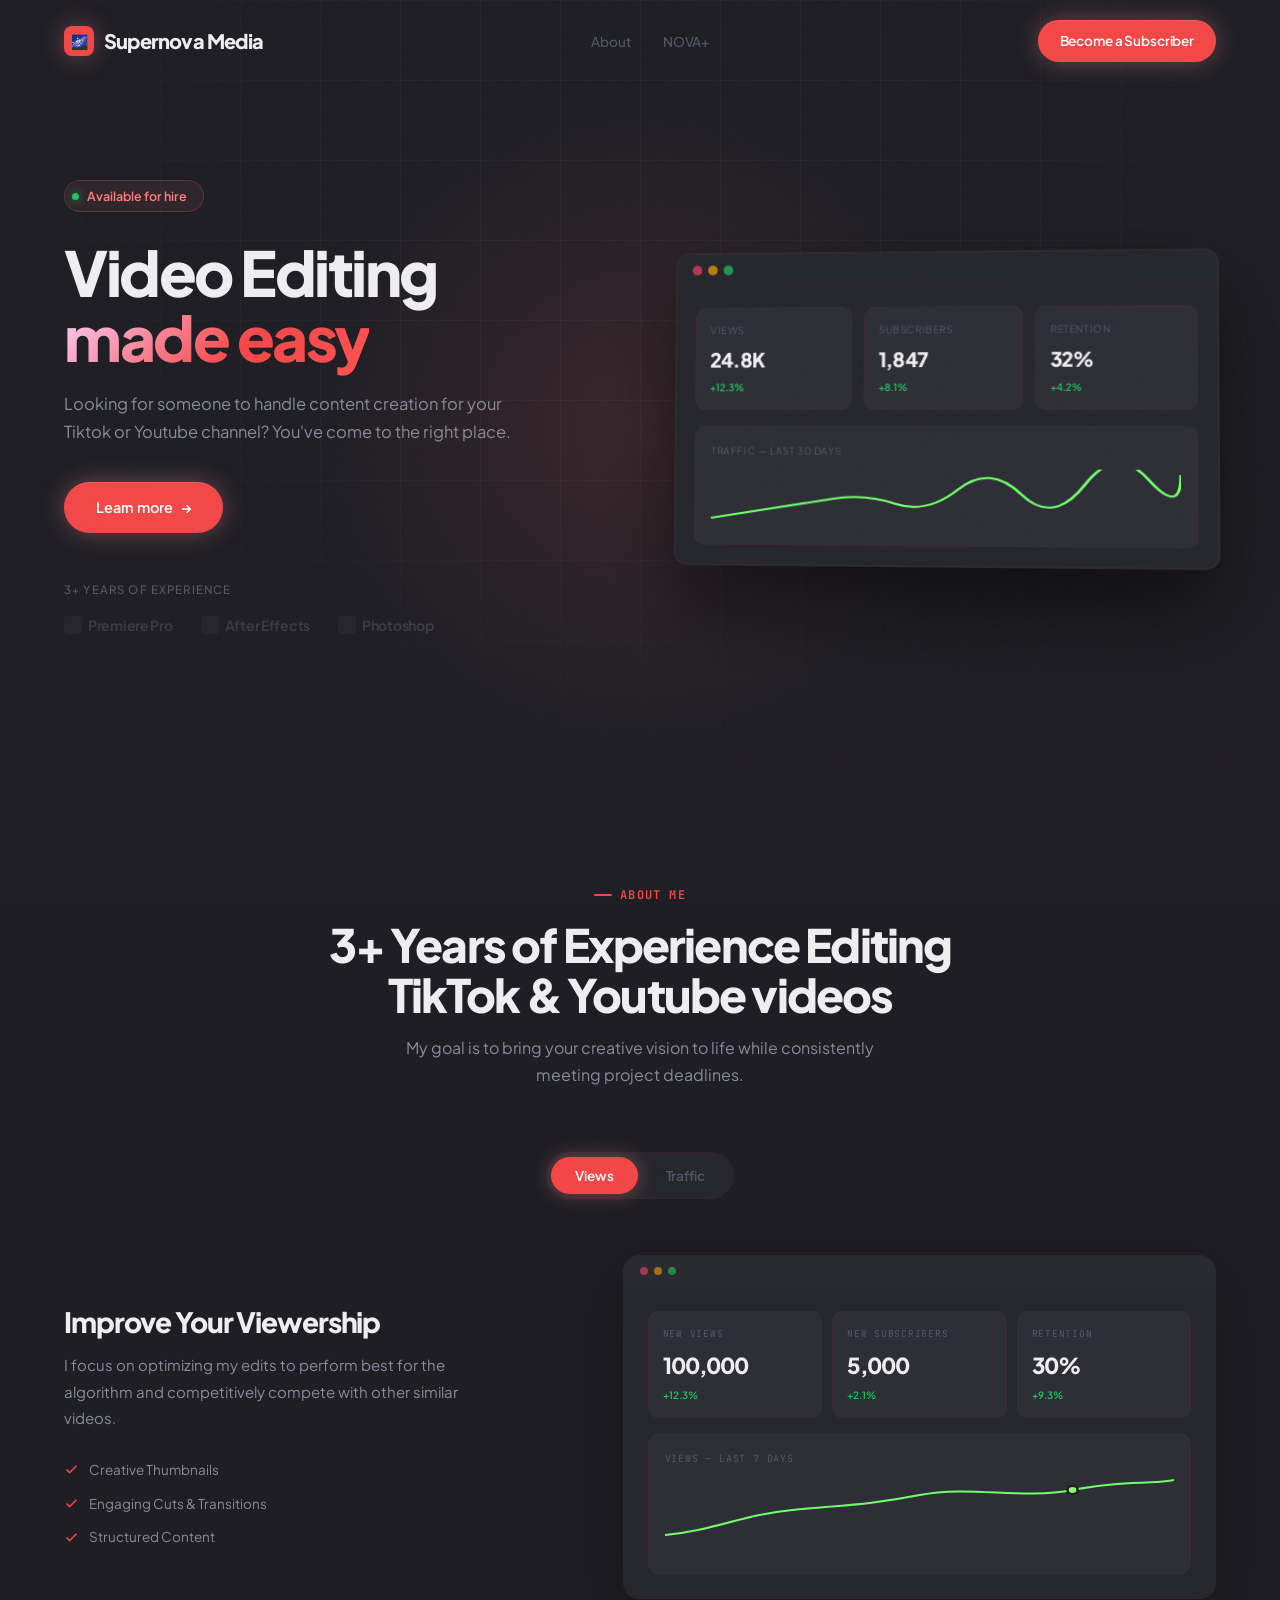
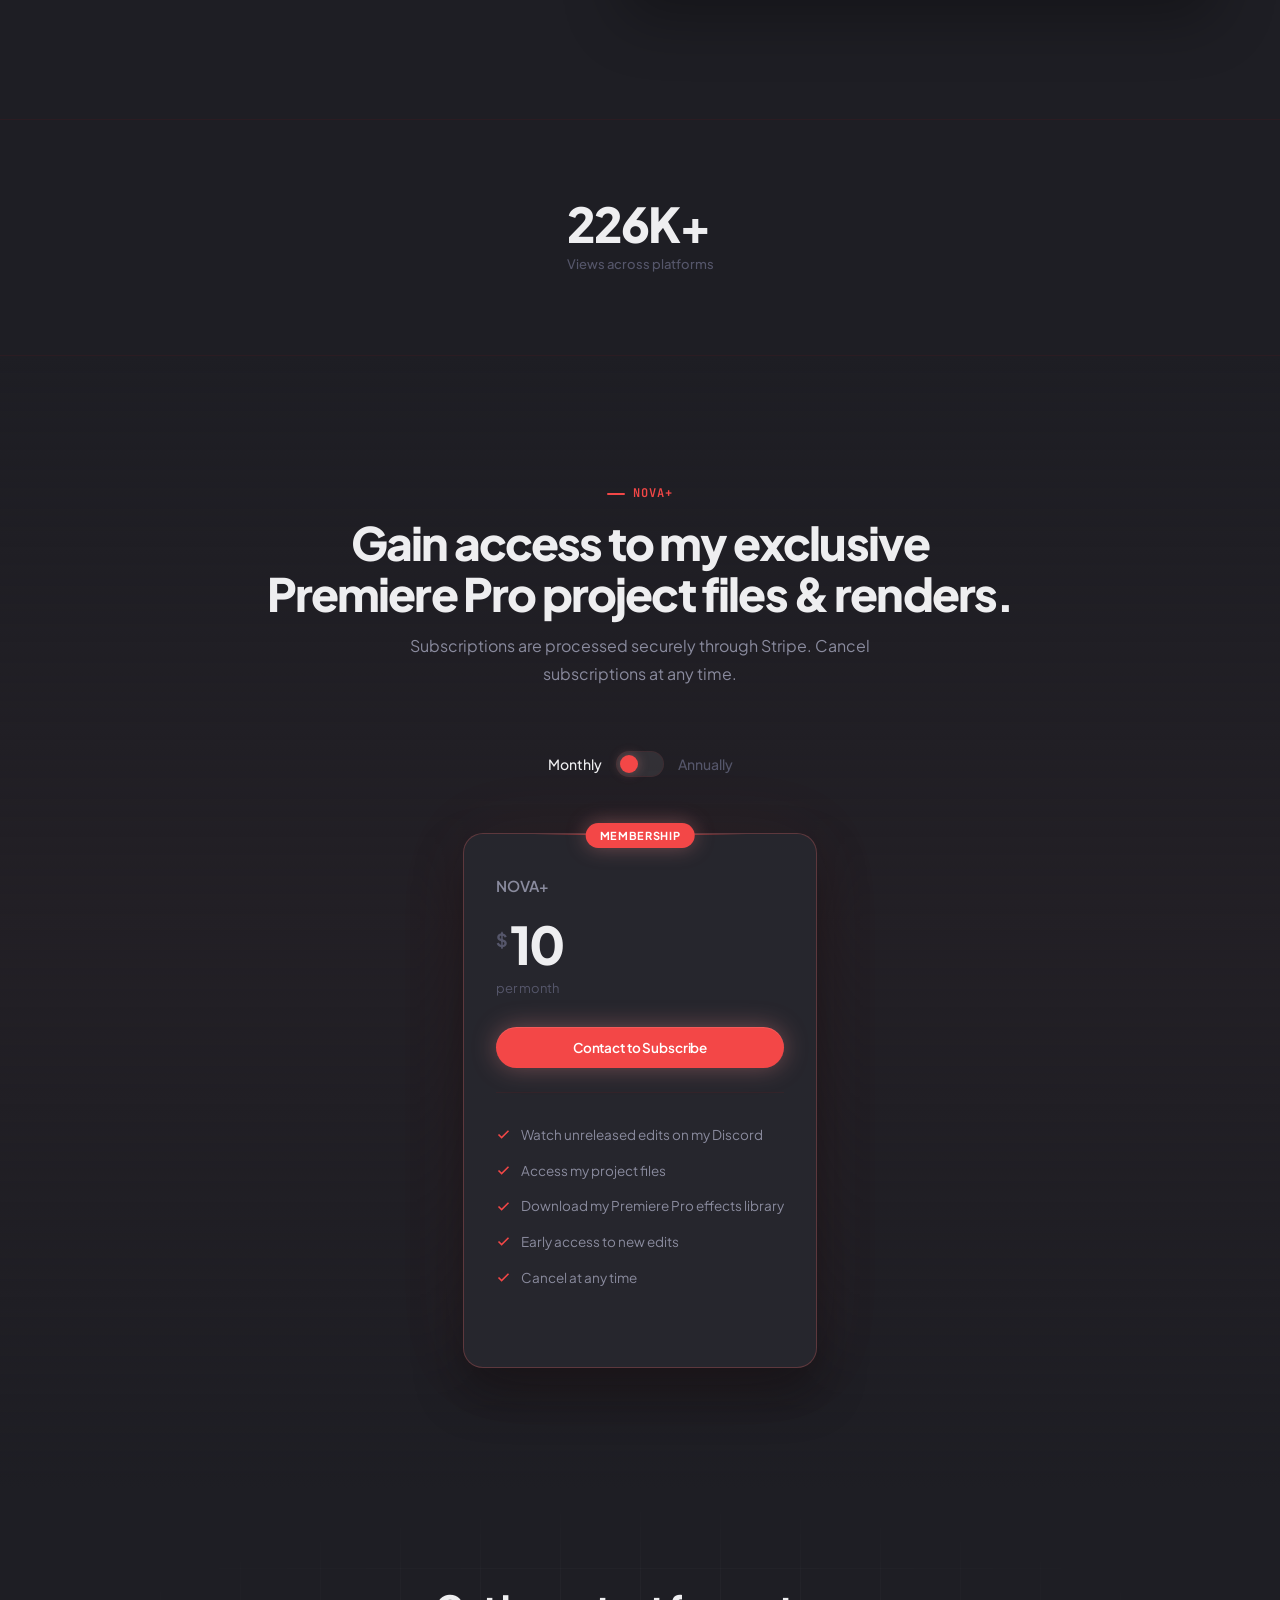
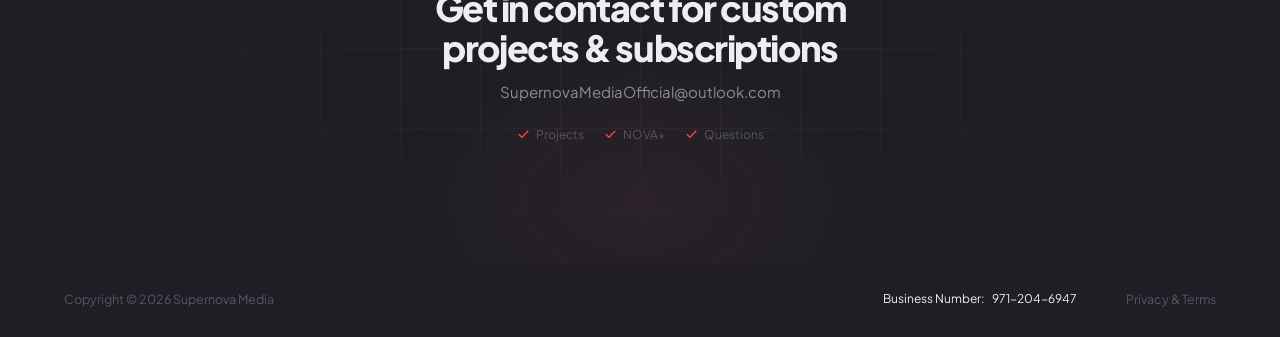
==== index.html @ 75e55b00 "website files" ====
<!DOCTYPE html>
<html lang="en">
<head>
    <meta charset="UTF-8">
    <meta name="viewport" content="width=device-width, initial-scale=1.0">
    <title>Supernova Media</title>
    <link rel="preconnect" href="https://fonts.googleapis.com">
    <link rel="preconnect" href="https://fonts.gstatic.com" crossorigin>
    <link href="https://fonts.googleapis.com/css2?family=Plus+Jakarta+Sans:wght@400;500;600;700;800&family=JetBrains+Mono:wght@400;500&display=swap" rel="stylesheet">
    <link rel="stylesheet" href="templatemo-quantix-style.css">
<!--

TemplateMo 614 Quantix SaaS

https://templatemo.com/tm-614-quantix-saas

-->
</head>
<body>

    <!-- NAVBAR -->
    <nav class="navbar" id="navbar">
        <div class="container">
            <a href="#" class="nav-brand">
                <span class="brand-icon">🌌</span>
                Supernova Media
            </a>
            <ul class="nav-links" id="navLinks">
                <li><a href="#features">About</a></li>
                <li><a href="#pricing">NOVA+</a></li>
                <!-- <li><a href="#" onclick="return false;">Docs</a></li> -->
                <!-- <li><a href="templates.html">Privacy</a></li>-->
                <li class="nav-mobile-actions">
                    <!-- <a href="#" class="btn btn-ghost" onclick="return false;">Log in</a> -->
                    <a href="#pricing" class="btn btn-primary">Become a Subscriber</a>
                </li>
            </ul>
            <div class="nav-actions">
                <!-- <a href="#" class="btn btn-ghost" onclick="return false;">Log in</a> -->
                <a href="#pricing" class="btn btn-primary">Become a Subscriber</a>
            </div>
            <button class="nav-toggle" id="navToggle" aria-label="Toggle menu">
                <span></span><span></span><span></span>
            </button>
        </div>
    </nav>

    <!-- HERO -->
    <section class="hero">
        <div class="hero-inner container">
            <div class="hero-content">
                <div class="hero-badge">
                    <span class="badge-dot"></span>
                    Available for hire
                </div>
                <h1>Video Editing<br><span class="gradient-text">made easy</span></h1>
                <p class="hero-desc">Looking for someone to handle content creation for your Tiktok or Youtube channel? You've come to the right place.</p>
                <div class="hero-cta">
                    <a href="#features" class="btn btn-primary btn-lg">Learn more <span class="btn-arrow">&rarr;</span></a>
                    <!-- <a href="#" class="btn btn-secondary btn-lg" onclick="return false;">
                        <svg width="14" height="14" viewBox="0 0 24 24" fill="none" stroke="currentColor" stroke-width="2.5" stroke-linecap="round" stroke-linejoin="round"><polygon points="5 3 19 12 5 21 5 3"/></svg>
                        Watch Demo
                    </a> -->
                </div>
                <div class="trusted-row">
                    <p class="trusted-label">3+ years of experience</p>
                    <div class="trusted-logos">
                        <span class="trusted-logo"><span class="t-icon"></span> Premiere Pro</span>
                        <span class="trusted-logo"><span class="t-icon"></span> After Effects</span>
                        <span class="trusted-logo"><span class="t-icon"></span> Photoshop</span>
                        <!-- <span class="trusted-logo"><span class="t-icon"></span> Resend</span>
                        <span class="trusted-logo"><span class="t-icon"></span> Supabase</span> -->
                    </div>
                </div>
            </div>

            <div class="hero-mockup">
                <div class="mockup-window">
                    <div class="mockup-toolbar">
                        <span class="mockup-dot"></span><span class="mockup-dot"></span><span class="mockup-dot"></span>
                    </div>
                    <div class="mockup-body">
                        <div class="mockup-metric-row">
                            <div class="mockup-metric">
                                <div class="mm-label">Views</div>
                                <div class="mm-value">24.8K</div>
                                <div class="mm-change">+12.3%</div>
                            </div>
                            <div class="mockup-metric">
                                <div class="mm-label">Subscribers</div>
                                <div class="mm-value">1,847</div>
                                <div class="mm-change">+8.1%</div>
                            </div>
                            <div class="mockup-metric">
                                <div class="mm-label">Retention</div>
                                <div class="mm-value">32%</div>
                                <div class="mm-change">+4.2%</div>
                            </div>
                        </div>
                        <div class="mockup-chart">
                            <div class="mockup-chart-label">Traffic — Last 30 days</div>
                            <div class="chart-line">
                                <svg viewBox="0 0 300 60" preserveAspectRatio="none">
                                    <defs>
                                        <linearGradient id="lineGrad" x1="0" y1="0" x2="0" y2="1">
                                            <stop offset="0%" stop-color="rgba(255,107,107,0.25)"/>
                                            <stop offset="100%" stop-color="rgba(255,107,107,0)"/>
                                        </linearGradient>
                                    </defs>
                                    <!-- <path d="M0 50 Q20 45 40 40 T80 30 T120 35 T160 20 T200 25 T240 15 T280 10 T300 5 V60 H0Z" fill="url(#lineGrad)"/>-->
                                    <path d="M0 50 Q20 45 40 40 T80 30 T120 35 T160 20 T200 25 T240 15 T280 10 T300 5" fill="none" stroke="#70ff6b" stroke-width="2"/>
                                </svg>
                            </div>
                        </div>
                    </div>
                </div>
            </div>
        </div>
    </section>

    <!-- TABBED FEATURES -->
    <section class="section features-section" id="features">
        <div class="container">
            <div class="section-header fade-up">
                <p class="section-label">About me</p>
                <h2 class="section-title">3+ Years of Experience Editing<br>TikTok & Youtube videos</h2>
                <p class="section-desc">My goal is to bring your creative vision to life while consistently meeting project deadlines.</p>
            </div>

            <div class="feature-tabs fade-up" role="tablist">
                <button class="feature-tab active" data-tab="dashboard" role="tab">Views</button>
                <button class="feature-tab" data-tab="funnels" role="tab">Traffic</button>
                <!-- <button class="feature-tab" data-tab="sdk" role="tab">SDK</button> -->
                <!-- <button class="feature-tab" data-tab="replay" role="tab">Session Replay</button> -->
                <!-- <button class="feature-tab" data-tab="privacy" role="tab">Privacy</button> -->
            </div>

            <div class="feature-panels">
                <!-- Panel 1: Dashboard -->
                <div class="feature-panel active" data-panel="dashboard">
                    <div class="feature-text">
                        <!-- <div class="feat-icon">
                            <svg width="22" height="22" viewBox="0 0 24 24" fill="none" stroke="currentColor" stroke-width="2" stroke-linecap="round" stroke-linejoin="round"><path d="M21 12 A9 9 0 1 1 12 3"/><path d="M21 3v9h-9"/></svg>
                        </div> -->
                        <h3>Improve Your Viewership</h3>
                        <p>I focus on optimizing my edits to perform best for the algorithm and competitively compete with other similar videos.</p>
                        <ul class="feature-bullets">
                            <li><svg width="15" height="15" viewBox="0 0 24 24" fill="none" stroke="currentColor" stroke-width="2.5"><polyline points="20 6 9 17 4 12"/></svg> Creative Thumbnails</li>
                            <li><svg width="15" height="15" viewBox="0 0 24 24" fill="none" stroke="currentColor" stroke-width="2.5"><polyline points="20 6 9 17 4 12"/></svg> Engaging Cuts & Transitions</li>
                            <li><svg width="15" height="15" viewBox="0 0 24 24" fill="none" stroke="currentColor" stroke-width="2.5"><polyline points="20 6 9 17 4 12"/></svg> Structured Content</li>
                        </ul>
                    </div>
                    <div class="feature-visual">
                        <div class="fv-toolbar"><span class="fv-dot"></span><span class="fv-dot"></span><span class="fv-dot"></span></div>
                        <div class="fv-body">
                            <div class="dash-metrics">
                                <div class="dash-metric">
                                    <div class="dm-label">New Views</div>
                                    <div class="dm-val">100,000</div>
                                    <div class="dm-change up">+12.3%</div>
                                </div>
                                <div class="dash-metric">
                                    <div class="dm-label">New Subscribers</div>
                                    <div class="dm-val">5,000</div>
                                    <div class="dm-change up">+2.1%</div>
                                </div>
                                <div class="dash-metric">
                                    <div class="dm-label">Retention</div>
                                    <div class="dm-val">30%</div>
                                    <div class="dm-change up">+9.3%</div>
                                </div>
                            </div>
                            <div class="dash-chart-area">
                                <div class="dca-title">Views — Last 7 days</div>
                                <svg viewBox="0 0 400 80" preserveAspectRatio="none">
                                    <defs>
                                        <linearGradient id="areaGrad" x1="0" y1="0" x2="0" y2="1">
                                            <stop offset="0%" stop-color="rgba(255,107,107,0.2)"/>
                                            <stop offset="100%" stop-color="rgba(255,107,107,0)"/>
                                        </linearGradient>
                                    </defs>
                                    <path d="M0 60 C40 55 60 40 100 35 S160 30 200 20 S280 25 320 15 S380 10 400 5 V80 H0Z" fill="none"/>
                                    <path d="M0 60 C40 55 60 40 100 35 S160 30 200 20 S280 25 320 15 S380 10 400 5" fill="none" stroke="#70ff6b" stroke-width="2"/>
                                    <circle cx="320" cy="15" r="4" fill="#8bff6b" stroke="#1E1E24" stroke-width="2"/>
                                </svg>
                            </div>
                        </div>
                    </div>
                </div>

                <!-- Panel 2: Funnels -->
                <div class="feature-panel" data-panel="funnels">
                    <div class="feature-text">
                        <!-- <div class="feat-icon">
                            <svg width="22" height="22" viewBox="0 0 24 24" fill="none" stroke="currentColor" stroke-width="2" stroke-linecap="round" stroke-linejoin="round"><path d="M12 20V10"/><path d="M18 20V4"/><path d="M6 20v-4"/></svg>
                        </div> -->
                        <h3>Increase Channel Traffic</h3>
                        <p>I focus on attracting new subscribers by creating specific, optimized thumbnails for each platform.</p>
                        <ul class="feature-bullets">
                            <li><svg width="15" height="15" viewBox="0 0 24 24" fill="none" stroke="currentColor" stroke-width="2.5"><polyline points="20 6 9 17 4 12"/></svg> Youtube Focused</li>
                            <li><svg width="15" height="15" viewBox="0 0 24 24" fill="none" stroke="currentColor" stroke-width="2.5"><polyline points="20 6 9 17 4 12"/></svg> TikTok Focused</li>
                            <!-- <li><svg width="15" height="15" viewBox="0 0 24 24" fill="none" stroke="currentColor" stroke-width="2.5"><polyline points="20 6 9 17 4 12"/></svg> idk</li> -->
                        </ul>
                    </div>
                    <div class="feature-visual">
                        <div class="fv-toolbar"><span class="fv-dot"></span><span class="fv-dot"></span><span class="fv-dot"></span></div>
                        <div class="fv-body">
                            <div class="funnel-stages">
                                <div class="funnel-stage">
                                    <div class="funnel-bar-wrap">
                                        <div class="funnel-bar-label"><span>TikTok</span><span>12,480</span></div>
                                        <div class="funnel-track"><div class="funnel-fill green" style="width:100%"></div></div>
                                    </div>
                                    <!-- <div class="funnel-drop">&mdash;</div> -->
                                </div>
                                <div class="funnel-stage">
                                    <div class="funnel-bar-wrap">
                                        <div class="funnel-bar-label"><span>Youtube</span><span>8,736</span></div>
                                        <div class="funnel-track"><div class="funnel-fill green" style="width:70%"></div></div>
                                    </div>
                                    <!-- <div class="funnel-drop">-30%</div> -->
                                </div>
                                <div class="funnel-stage">
                                    <div class="funnel-bar-wrap">
                                        <div class="funnel-bar-label"><span>X</span><span>6,115</span></div>
                                        <div class="funnel-track"><div class="funnel-fill green" style="width:49%"></div></div>
                                    </div>
                                    <!-- <div class="funnel-drop">-30%</div> -->
                                </div>
                                <div class="funnel-stage">
                                    <div class="funnel-bar-wrap">
                                        <div class="funnel-bar-label"><span>Bluesky</span><span>3,670</span></div>
                                        <div class="funnel-track"><div class="funnel-fill green" style="width:29%"></div></div>
                                    </div>
                                    <!-- <div class="funnel-drop">-40%</div> -->
                                </div>
                                <div class="funnel-stage">
                                    <div class="funnel-bar-wrap">
                                        <div class="funnel-bar-label"><span>Other</span><span>2,569</span></div>
                                        <div class="funnel-track"><div class="funnel-fill green" style="width:20.5%"></div></div>
                                    </div>
                                    <!-- <div class="funnel-drop">-30%</div> -->
                                </div>
                            </div>
                        </div>
                    </div>
                </div>

                <!-- Panel 3: SDK -->
                <div class="feature-panel" data-panel="sdk">
                    <div class="feature-text">
                        <div class="feat-icon">
                            <svg width="22" height="22" viewBox="0 0 24 24" fill="none" stroke="currentColor" stroke-width="2" stroke-linecap="round" stroke-linejoin="round"><polyline points="16 18 22 12 16 6"/><polyline points="8 6 2 12 8 18"/></svg>
                        </div>
                        <h3>One-Line SDK</h3>
                        <p>Drop in a single script tag or npm package. Auto-capture pageviews, clicks, and custom events out of the box.</p>
                        <ul class="feature-bullets">
                            <li><svg width="15" height="15" viewBox="0 0 24 24" fill="none" stroke="currentColor" stroke-width="2.5"><polyline points="20 6 9 17 4 12"/></svg> Under 4KB gzipped</li>
                            <li><svg width="15" height="15" viewBox="0 0 24 24" fill="none" stroke="currentColor" stroke-width="2.5"><polyline points="20 6 9 17 4 12"/></svg> Zero config autocapture</li>
                            <li><svg width="15" height="15" viewBox="0 0 24 24" fill="none" stroke="currentColor" stroke-width="2.5"><polyline points="20 6 9 17 4 12"/></svg> TypeScript-first API</li>
                        </ul>
                    </div>
                    <div class="feature-visual">
                        <div class="fv-toolbar"><span class="fv-dot"></span><span class="fv-dot"></span><span class="fv-dot"></span></div>
                        <div class="fv-body">
                            <div class="code-block">
                                <span class="c-comment">// Install: npm i @quantix/sdk</span><br><br>
                                <span class="c-key">import</span> { Quantix } <span class="c-key">from</span> <span class="c-str">'@quantix/sdk'</span><br><br>
                                <span class="c-key">const</span> qx = <span class="c-key">new</span> <span class="c-fn">Quantix</span>({<br>
                                &nbsp;&nbsp;apiKey: <span class="c-str">'qx_live_k8x2...'</span>,<br>
                                &nbsp;&nbsp;autocapture: <span class="c-key">true</span>,<br>
                                &nbsp;&nbsp;sessionReplay: <span class="c-key">true</span>,<br>
                                })<br><br>
                                <span class="c-comment">// Track custom events</span><br>
                                qx.<span class="c-fn">track</span>(<span class="c-str">'checkout'</span>, {<br>
                                &nbsp;&nbsp;value: <span class="c-num">49.99</span>,<br>
                                &nbsp;&nbsp;plan: <span class="c-str">'pro'</span><br>
                                })
                            </div>
                            <div class="code-output">
                                <div class="co-label">Output</div>
                                <div class="co-result">
                                    <span class="pulse-ring"></span>
                                    Event tracked in 8ms — 200 OK
                                </div>
                            </div>
                        </div>
                    </div>
                </div>

                <!-- Panel 4: Session Replay -->
                <div class="feature-panel" data-panel="replay">
                    <div class="feature-text">
                        <div class="feat-icon">
                            <svg width="22" height="22" viewBox="0 0 24 24" fill="none" stroke="currentColor" stroke-width="2" stroke-linecap="round" stroke-linejoin="round"><circle cx="12" cy="12" r="10"/><path d="M12 8v4l3 3"/></svg>
                        </div>
                        <h3>Session Replay</h3>
                        <p>See exactly what your users see. Replay sessions with pixel-perfect accuracy and zero performance impact on your app.</p>
                        <ul class="feature-bullets">
                            <li><svg width="15" height="15" viewBox="0 0 24 24" fill="none" stroke="currentColor" stroke-width="2.5"><polyline points="20 6 9 17 4 12"/></svg> Pixel-perfect playback</li>
                            <li><svg width="15" height="15" viewBox="0 0 24 24" fill="none" stroke="currentColor" stroke-width="2.5"><polyline points="20 6 9 17 4 12"/></svg> Console log capture</li>
                            <li><svg width="15" height="15" viewBox="0 0 24 24" fill="none" stroke="currentColor" stroke-width="2.5"><polyline points="20 6 9 17 4 12"/></svg> Rage click detection</li>
                        </ul>
                    </div>
                    <div class="feature-visual">
                        <div class="fv-toolbar"><span class="fv-dot"></span><span class="fv-dot"></span><span class="fv-dot"></span></div>
                        <div class="fv-body">
                            <div class="replay-ui">
                                <div class="replay-header">
                                    <span class="rh-left"><span class="live-dot"></span> Recording</span>
                                    <span class="rh-time">02:34 / 05:12</span>
                                </div>
                                <div class="replay-viewport">
                                    <div class="replay-page">
                                        <div class="rp-nav"></div>
                                        <div class="rp-hero-block"></div>
                                        <div class="rp-hero-block"></div>
                                        <div class="rp-hero-block"></div>
                                        <span class="rp-btn-block"></span>
                                        <div class="rp-grid">
                                            <div class="rp-card"></div>
                                            <div class="rp-card"></div>
                                            <div class="rp-card"></div>
                                        </div>
                                    </div>
                                    <div class="replay-cursor"></div>
                                </div>
                                <div class="replay-timeline">
                                    <span class="rt-play">
                                        <svg width="8" height="8" viewBox="0 0 24 24" fill="#fff"><polygon points="5 3 19 12 5 21 5 3"/></svg>
                                    </span>
                                    <div class="rt-track"><div class="rt-progress"></div></div>
                                </div>
                            </div>
                            <div class="replay-events">
                                <span class="replay-event-tag"><span class="re-dot" style="background:var(--accent)"></span> click</span>
                                <span class="replay-event-tag"><span class="re-dot" style="background:var(--amber)"></span> scroll</span>
                                <span class="replay-event-tag"><span class="re-dot" style="background:var(--rose)"></span> rage_click</span>
                                <span class="replay-event-tag"><span class="re-dot" style="background:var(--green)"></span> input</span>
                            </div>
                        </div>
                    </div>
                </div>

                <!-- Panel 5: Privacy -->
                <div class="feature-panel" data-panel="privacy">
                    <div class="feature-text">
                        <div class="feat-icon">
                            <svg width="22" height="22" viewBox="0 0 24 24" fill="none" stroke="currentColor" stroke-width="2" stroke-linecap="round" stroke-linejoin="round"><rect x="3" y="11" width="18" height="11" rx="2" ry="2"/><path d="M7 11V7a5 5 0 0 1 10 0v4"/></svg>
                        </div>
                        <h3>Privacy First</h3>
                        <p>GDPR and CCPA compliant out of the box. Cookieless tracking, automatic PII masking, and EU hosting available.</p>
                        <ul class="feature-bullets">
                            <li><svg width="15" height="15" viewBox="0 0 24 24" fill="none" stroke="currentColor" stroke-width="2.5"><polyline points="20 6 9 17 4 12"/></svg> No cookie banners needed</li>
                            <li><svg width="15" height="15" viewBox="0 0 24 24" fill="none" stroke="currentColor" stroke-width="2.5"><polyline points="20 6 9 17 4 12"/></svg> EU data residency</li>
                            <li><svg width="15" height="15" viewBox="0 0 24 24" fill="none" stroke="currentColor" stroke-width="2.5"><polyline points="20 6 9 17 4 12"/></svg> SOC 2 Type II certified</li>
                        </ul>
                    </div>
                    <div class="feature-visual">
                        <div class="fv-toolbar"><span class="fv-dot"></span><span class="fv-dot"></span><span class="fv-dot"></span></div>
                        <div class="fv-body">
                            <div class="privacy-grid">
                                <div class="privacy-card">
                                    <div class="pc-icon">
                                        <svg width="16" height="16" viewBox="0 0 24 24" fill="none" stroke="currentColor" stroke-width="2"><path d="M12 22s8-4 8-10V5l-8-3-8 3v7c0 6 8 10 8 10z"/></svg>
                                    </div>
                                    <h4>GDPR Compliant</h4>
                                    <p>Full compliance with European data regulations</p>
                                </div>
                                <div class="privacy-card">
                                    <div class="pc-icon">
                                        <svg width="16" height="16" viewBox="0 0 24 24" fill="none" stroke="currentColor" stroke-width="2"><circle cx="12" cy="12" r="10"/><line x1="15" y1="9" x2="9" y2="15"/><line x1="9" y1="9" x2="15" y2="15"/></svg>
                                    </div>
                                    <h4>No Cookies</h4>
                                    <p>Cookieless tracking — no annoying banners</p>
                                </div>
                                <div class="privacy-card">
                                    <div class="pc-icon">
                                        <svg width="16" height="16" viewBox="0 0 24 24" fill="none" stroke="currentColor" stroke-width="2"><rect x="3" y="11" width="18" height="11" rx="2"/><path d="M7 11V7a5 5 0 0 1 10 0v4"/></svg>
                                    </div>
                                    <h4>SOC 2 Type II</h4>
                                    <p>Enterprise-grade security certification</p>
                                </div>
                                <div class="privacy-card">
                                    <div class="pc-icon">
                                        <svg width="16" height="16" viewBox="0 0 24 24" fill="none" stroke="currentColor" stroke-width="2"><path d="M21 10c0 7-9 13-9 13s-9-6-9-13a9 9 0 0 1 18 0z"/><circle cx="12" cy="10" r="3"/></svg>
                                    </div>
                                    <h4>EU Hosting</h4>
                                    <p>Data residency in Frankfurt, Germany</p>
                                </div>
                            </div>
                        </div>
                    </div>
                </div>
            </div>
        </div>
    </section>

    <!-- STATS -->
    <section class="stats-strip">
        <div class="container">
            <div class="stats-grid">
                <div class="stat-item fade-up">
                    <div class="stat-number" data-target="382" data-suffix="K+">0</div>
                    <div class="stat-label">Views across platforms</div>
                </div>
                <!-- <div class="stat-item fade-up">
                    <div class="stat-number" data-target="99.9" data-suffix="%" data-decimal="1">0</div>
                    <div class="stat-label">Uptime SLA</div>
                </div>
                <div class="stat-item fade-up">
                    <div class="stat-number" data-target="2400" data-suffix="+" data-comma="true">0</div>
                    <div class="stat-label">Teams worldwide</div>
                </div>
                <div class="stat-item fade-up">
                    <div class="stat-number" data-target="50" data-prefix="<" data-suffix="ms">0</div>
                    <div class="stat-label">Query response time</div>
                </div> -->
            </div>
        </div>
    </section>

    <!-- PRICING -->
    <section class="section pricing-section" id="pricing">
        <div class="container">
            <div class="section-header fade-up">
                <p class="section-label">NOVA+</p>
                <h2 class="section-title">Gain access to my exclusive <br> Premiere Pro project files & renders.</h2>
                <p class="section-desc">Subscriptions are processed securely through Stripe. Cancel subscriptions at any time.</p>
            </div>

            <div class="pricing-toggle-wrap fade-up">
                <span class="pricing-toggle-label active" id="monthlyLabel">Monthly</span>
                <button class="pricing-toggle" id="pricingToggle" aria-label="Toggle pricing period"></button>
                <span class="pricing-toggle-label" id="annualLabel">Annually</span>
                <!-- <span class="pricing-save">Save 30%</span> -->
            </div> 

            <div class="pricing-grid">
                <!-- Starter: FREE 
                <div class="pricing-card fade-up">
                    <div class="pricing-plan-name">Starter</div>
                    <div class="pricing-amount">
                        <span class="pricing-value free-label" data-monthly="FREE" data-annual="FREE">FREE</span>
                    </div>
                    <div class="pricing-period">Free forever</div>
                    <a href="#" class="btn btn-secondary" onclick="return false;">Get Started</a>
                    <div class="pricing-divider"></div>
                    <ul class="pricing-features">
                        <li><svg width="15" height="15" viewBox="0 0 24 24" fill="none" stroke="currentColor" stroke-width="2.5"><polyline points="20 6 9 17 4 12"/></svg> Up to 10K events/mo</li>
                        <li><svg width="15" height="15" viewBox="0 0 24 24" fill="none" stroke="currentColor" stroke-width="2.5"><polyline points="20 6 9 17 4 12"/></svg> 1 project</li>
                        <li><svg width="15" height="15" viewBox="0 0 24 24" fill="none" stroke="currentColor" stroke-width="2.5"><polyline points="20 6 9 17 4 12"/></svg> Core analytics</li>
                        <li><svg width="15" height="15" viewBox="0 0 24 24" fill="none" stroke="currentColor" stroke-width="2.5"><polyline points="20 6 9 17 4 12"/></svg> Community support</li>
                    </ul>
                </div>-->

                <!-- Pro: $25 / $17.50 -->
                <div class="pricing-card featured fade-up">
                    <span class="pricing-popular">Membership</span>
                    <div class="pricing-plan-name">NOVA+</div>
                    <div class="pricing-amount">
                        <span class="pricing-currency">$</span>
                        <span class="pricing-value" data-monthly="10" data-annual="10">10</span>
                    </div>
                    <div class="pricing-period" data-monthly="per month" data-annual-total="120">per month</div>
                    <a href="#subscribe" class="btn btn-primary"">Contact to Subscribe</a>
                    <div class="pricing-divider"></div>
                    <ul class="pricing-features">
                        <li><svg width="15" height="15" viewBox="0 0 24 24" fill="none" stroke="currentColor" stroke-width="2.5"><polyline points="20 6 9 17 4 12"/></svg> Watch unreleased edits on my Discord</li>
                        <li><svg width="15" height="15" viewBox="0 0 24 24" fill="none" stroke="currentColor" stroke-width="2.5"><polyline points="20 6 9 17 4 12"/></svg> Access my project files</li>
                        <li><svg width="15" height="15" viewBox="0 0 24 24" fill="none" stroke="currentColor" stroke-width="2.5"><polyline points="20 6 9 17 4 12"/></svg> Download my Premiere Pro effects library</li>
                        <li><svg width="15" height="15" viewBox="0 0 24 24" fill="none" stroke="currentColor" stroke-width="2.5"><polyline points="20 6 9 17 4 12"/></svg> Early access to new edits</li>
                        <li><svg width="15" height="15" viewBox="0 0 24 24" fill="none" stroke="currentColor" stroke-width="2.5"><polyline points="20 6 9 17 4 12"/></svg> Cancel at any time</li>
                    </ul>
                </div>

                <!-- Scale: $120 / $84 
                <div class="pricing-card fade-up">
                    <div class="pricing-plan-name">Scale</div>
                    <div class="pricing-amount">
                        <span class="pricing-currency">$</span>
                        <span class="pricing-value" data-monthly="120" data-annual="84">120</span>
                    </div>
                    <div class="pricing-period" data-monthly="per month" data-annual-total="1,008">per month</div>
                    <a href="#" class="btn btn-secondary" onclick="return false;">Contact Sales</a>
                    <div class="pricing-divider"></div>
                    <ul class="pricing-features">
                        <li><svg width="15" height="15" viewBox="0 0 24 24" fill="none" stroke="currentColor" stroke-width="2.5"><polyline points="20 6 9 17 4 12"/></svg> Unlimited events</li>
                        <li><svg width="15" height="15" viewBox="0 0 24 24" fill="none" stroke="currentColor" stroke-width="2.5"><polyline points="20 6 9 17 4 12"/></svg> SSO &amp; SAML</li>
                        <li><svg width="15" height="15" viewBox="0 0 24 24" fill="none" stroke="currentColor" stroke-width="2.5"><polyline points="20 6 9 17 4 12"/></svg> Custom retention</li>
                        <li><svg width="15" height="15" viewBox="0 0 24 24" fill="none" stroke="currentColor" stroke-width="2.5"><polyline points="20 6 9 17 4 12"/></svg> Dedicated CSM</li>
                        <li><svg width="15" height="15" viewBox="0 0 24 24" fill="none" stroke="currentColor" stroke-width="2.5"><polyline points="20 6 9 17 4 12"/></svg> SLA guarantee</li>
                    </ul>
                </div>-->
            </div>
        </div>
    </section>

    <!-- SUBSCRIBE -->
    <section class="subscribe-section" id="subscribe">
        <div class="container">
            <div class="subscribe-inner fade-up">
                <h2 class="section-title">Get in contact for custom projects & subscriptions</h2>
                <a href="mailto:SupernovaMediaOfficial@outlook.com" class="section-desc">SupernovaMediaOfficial@outlook.com</a>
                <!-- <div class="subscribe-input-group">
                    <input type="email" placeholder="you@company.com" autocomplete="email">
                    <button class="btn btn-primary">Subscribe</button>
                </div> -->
                <div class="subscribe-meta">
                    <span>
                        <svg width="13" height="13" viewBox="0 0 24 24" fill="none" stroke="currentColor" stroke-width="2.5" stroke-linecap="round" stroke-linejoin="round"><polyline points="20 6 9 17 4 12"/></svg>
                        Projects
                    </span>
                    <span>
                        <svg width="13" height="13" viewBox="0 0 24 24" fill="none" stroke="currentColor" stroke-width="2.5" stroke-linecap="round" stroke-linejoin="round"><polyline points="20 6 9 17 4 12"/></svg>
                        NOVA+
                    </span>
                    <span>
                        <svg width="13" height="13" viewBox="0 0 24 24" fill="none" stroke="currentColor" stroke-width="2.5" stroke-linecap="round" stroke-linejoin="round"><polyline points="20 6 9 17 4 12"/></svg>
                        Questions
                    </span>
                </div>
            </div>
        </div>
    </section>

    <!-- FOOTER -->
    <footer class="footer">
        <div class="container">
            <!--<div class="footer-row-links">
                <a href="#features">Features</a>
                <span class="footer-link-dot"></span>
                <a href="#pricing">Pricing</a>
                <span class="footer-link-dot"></span>
                <a href="#" onclick="return false;">Documentation</a>
                <span class="footer-link-dot"></span>
                <a href="#" onclick="return false;">Blog</a>
                <span class="footer-link-dot"></span>
                <a href="#" onclick="return false;">Partners</a>
            </div> -->
            <div class="footer-row-bottom">
                <p class="footer-copy">Copyright &copy; 2026 Supernova Media</p>
                <div class="footer-right">
                    <p>Business Number: &nbsp;&nbsp;&nbsp;971-204-6947</p>
                    <!-- <div class="footer-socials">
                        <a href="#" aria-label="X" onclick="return false;">
                            <svg width="14" height="14" viewBox="0 0 24 24" fill="currentColor"><path d="M18.244 2.25h3.308l-7.227 8.26 8.502 11.24H16.17l-5.214-6.817L4.99 21.75H1.68l7.73-8.835L1.254 2.25H8.08l4.713 6.231zm-1.161 17.52h1.833L7.084 4.126H5.117z"/></svg>
                        </a>
                        <a href="#" aria-label="GitHub" onclick="return false;">
                            <svg width="14" height="14" viewBox="0 0 24 24" fill="currentColor"><path d="M12 2C6.477 2 2 6.484 2 12.017c0 4.425 2.865 8.18 6.839 9.504.5.092.682-.217.682-.483 0-.237-.008-.868-.013-1.703-2.782.605-3.369-1.343-3.369-1.343-.454-1.158-1.11-1.466-1.11-1.466-.908-.62.069-.608.069-.608 1.003.07 1.531 1.032 1.531 1.032.892 1.53 2.341 1.088 2.91.832.092-.647.35-1.088.636-1.338-2.22-.253-4.555-1.113-4.555-4.951 0-1.093.39-1.988 1.029-2.688-.103-.253-.446-1.272.098-2.65 0 0 .84-.27 2.75 1.026A9.564 9.564 0 0112 6.844c.85.004 1.705.115 2.504.337 1.909-1.296 2.747-1.027 2.747-1.027.546 1.379.202 2.398.1 2.651.64.7 1.028 1.595 1.028 2.688 0 3.848-2.339 4.695-4.566 4.943.359.309.678.92.678 1.855 0 1.338-.012 2.419-.012 2.747 0 .268.18.58.688.482A10.019 10.019 0 0022 12.017C22 6.484 17.522 2 12 2z"/></svg>
                        </a>
                        <a href="#" aria-label="Email" onclick="return false;">
                            <svg width="14" height="14" viewBox="0 0 24 24" fill="currentColor"><path d="M20.447 20.452h-3.554v-5.569c0-1.328-.027-3.037-1.852-3.037-1.853 0-2.136 1.445-2.136 2.939v5.667H9.351V9h3.414v1.561h.046c.477-.9 1.637-1.85 3.37-1.85 3.601 0 4.267 2.37 4.267 5.455v6.286zM5.337 7.433a2.062 2.062 0 01-2.063-2.065 2.064 2.064 0 112.063 2.065zm1.782 13.019H3.555V9h3.564v11.452zM22.225 0H1.771C.792 0 0 .774 0 1.729v20.542C0 23.227.792 24 1.771 24h20.451C23.2 24 24 23.227 24 22.271V1.729C24 .774 23.2 0 22.222 0h.003z"/></svg>
                        </a>
                    </div>-->
                    <span class="separator"></span>
                    <div class="footer-legal">
                        <a href="templates.html">Privacy & Terms</a>
                        <!-- <a href="#" onclick="return false;">Terms</a>-->
                    </div>
                </div>
            </div>
        </div>
    </footer>

    <script src="templatemo-quantix-script.js"></script>

</body>
</html>
---- templatemo-quantix-style.css ----
/* ============================================
           QUANTIX - SaaS Landing Page Template
           Design: TemplateMo
           https://templatemo.com
        ============================================ */

        *,
        *::before,
        *::after {
            margin: 0;
            padding: 0;
            box-sizing: border-box;
        }

        :root {
            --deep-space: #1E1E24;
            --surface-1: #26262D;
            --surface-2: #2E2E36;
            --surface-3: #36363F;
            --accent: #f34747;
            --accent-light: #ff7d7d;
            --accent-glow: rgba(255, 147, 147, 0.35);
            --accent-soft: rgba(255, 146, 146, 0.08);
            --accent-border: rgba(255, 107, 107, 0.25);
            --text-primary: #EEEEF0;
            --text-secondary: #8A8B9E;
            --text-muted: #55566A;
            --border-subtle: rgba(255, 0, 0, 0.06);
            --green: #22C55E;
            --amber: #F59E0B;
            --rose: #F43F5E;
            --radius: 16px;
            --radius-sm: 10px;
            --radius-xs: 6px;
            --radius-pill: 100px;
        }

        html { scroll-behavior: smooth; }

        body {
            font-family: 'Plus Jakarta Sans', -apple-system, sans-serif;
            background-color: var(--deep-space); 
            color: var(--text-primary);
            line-height: 1.6;
            overflow-x: hidden;
            -webkit-font-smoothing: antialiased;
        }

        /* Grain overlay */
        body::after {
            content: '';
            position: fixed;
            inset: 0;
            background-image: url("data:image/svg+xml,%3Csvg viewBox='0 0 256 256' xmlns='http://www.w3.org/2000/svg'%3E%3Cfilter id='n'%3E%3CfeTurbulence type='fractalNoise' baseFrequency='0.9' numOctaves='4' stitchTiles='stitch'/%3E%3C/filter%3E%3Crect width='100%25' height='100%25' filter='url(%23n)' opacity='0.03'/%3E%3C/svg%3E");
            pointer-events: none;
            z-index: 9999;
            opacity: 0.5;
        }

        a { text-decoration: none; color: inherit; }

        .container {
            width: 100%;
            max-width: 1200px;
            margin: 0 auto;
            padding: 0 24px;
        }

        .mono { font-family: 'JetBrains Mono', monospace; }

        /* ===== NAVBAR ===== */

        .navbar {
            position: fixed;
            top: 0;
            left: 0;
            width: 100%;
            z-index: 1000;
            padding: 20px 0;
            transition: all 0.4s ease;
        }

        .navbar.scrolled {
            background: rgba(30, 30, 36, 0.8);
            backdrop-filter: blur(24px);
            -webkit-backdrop-filter: blur(24px);
            padding: 14px 0;
            border-bottom: 1px solid var(--border-subtle);
        }

        .navbar .container {
            display: flex;
            align-items: center;
            justify-content: space-between;
        }

        .nav-brand {
            font-size: 20px;
            font-weight: 800;
            letter-spacing: -0.04em;
            display: flex;
            align-items: center;
            gap: 10px;
        }

        .brand-icon {
            width: 30px;
            height: 30px;
            background: var(--accent);
            border-radius: 8px;
            display: grid;
            place-items: center;
            font-size: 14px;
            font-weight: 800;
            color: #ffffff;
            box-shadow: 0 0 24px var(--accent-glow);
        }

        .nav-links {
            display: flex;
            align-items: center;
            gap: 32px;
            list-style: none;
        }

        .nav-links a {
            font-size: 13.5px;
            font-weight: 500;
            color: var(--text-muted);
            transition: color 0.3s;
            letter-spacing: -0.01em;
        }

        .nav-links a:hover { color: var(--text-primary); }

        .nav-mobile-actions {
            display: none;
        }

        .nav-actions { display: flex; align-items: center; gap: 10px; }

        .btn {
            display: inline-flex;
            align-items: center;
            justify-content: center;
            gap: 8px;
            padding: 10px 22px;
            border-radius: var(--radius-pill);
            font-family: inherit;
            font-size: 13.5px;
            font-weight: 600;
            cursor: pointer;
            border: none;
            transition: all 0.3s ease;
            letter-spacing: -0.01em;
        }

        .btn-ghost { background: transparent; color: var(--text-secondary); }
        .btn-ghost:hover { color: var(--text-primary); }

        .btn-primary {
            background: var(--accent);
            color: #fff;
            box-shadow: 0 0 24px var(--accent-glow),
                        0 1px 0 rgba(255,255,255,0.1) inset;
        }

        .btn-primary:hover {
            background: #ff8585;
            box-shadow: 0 0 36px var(--accent-glow),
                        0 1px 0 rgba(255,255,255,0.15) inset;
            transform: translateY(-1px);
        }

        .btn-secondary {
            background: rgba(255,255,255,0.05);
            color: var(--text-primary);
            border: 1px solid var(--border-subtle);
        }

        .btn-secondary:hover {
            background: rgba(255,255,255,0.08);
            border-color: rgba(255,255,255,0.1);
        }

        .btn-lg { padding: 14px 32px; font-size: 14.5px; }

        .btn-primary .btn-arrow { transition: transform 0.3s; }
        .btn-primary:hover .btn-arrow { transform: translateX(3px); }

        .nav-toggle {
            display: none;
            flex-direction: column;
            gap: 5px;
            background: none;
            border: none;
            cursor: pointer;
            padding: 4px;
            z-index: 1001;
        }

        .nav-toggle span {
            width: 20px;
            height: 2px;
            background: var(--text-primary);
            border-radius: 2px;
            transition: all 0.3s;
        }

        .nav-toggle.active span:nth-child(1) { transform: rotate(45deg) translate(5px, 5px); }
        .nav-toggle.active span:nth-child(2) { opacity: 0; }
        .nav-toggle.active span:nth-child(3) { transform: rotate(-45deg) translate(5px, -5px); }

        /* ===== HERO ===== */

        .hero {
            position: relative;
            padding: 180px 24px 120px;
            overflow: hidden;
        }

        .hero::before {
            content: '';
            position: absolute;
            top: 10%;
            left: 50%;
            transform: translateX(-50%);
            width: 1000px;
            height: 700px;
            background: radial-gradient(circle at center,
                rgba(255, 107, 107, 0.12) 0%,
                rgba(255, 107, 107, 0.04) 35%,
                transparent 55%);
            pointer-events: none;
        }

        .hero::after {
            content: '';
            position: absolute;
            inset: 0;
            background-image:
                linear-gradient(rgba(255,255,255,0.035) 1px, transparent 1px),
                linear-gradient(90deg, rgba(255,255,255,0.035) 1px, transparent 1px);
            background-size: 80px 80px;
            mask-image: radial-gradient(ellipse at 50% 30%, black 30%, transparent 75%);
            -webkit-mask-image: radial-gradient(ellipse at 50% 30%, black 30%, transparent 75%);
            pointer-events: none;
        }

        .hero-inner {
            position: relative;
            z-index: 1;
            display: grid;
            grid-template-columns: 1fr 1fr;
            gap: 60px;
            align-items: center;
            max-width: 1200px;
            margin: 0 auto;
        }

        .hero-content { max-width: 560px; }

        .hero-badge {
            display: inline-flex;
            align-items: center;
            gap: 8px;
            padding: 5px 16px 5px 7px;
            background: var(--accent-soft);
            border: 1px solid rgba(255, 107, 107, 0.2);
            border-radius: var(--radius-pill);
            font-size: 12.5px;
            font-weight: 600;
            color: var(--accent-light);
            margin-bottom: 28px;
        }

        .badge-dot {
            width: 7px;
            height: 7px;
            background: var(--green);
            border-radius: 50%;
            box-shadow: 0 0 8px rgba(34, 197, 94, 0.6);
            animation: dotPulse 2s ease-in-out infinite;
        }

        @keyframes dotPulse {
            0%, 100% { opacity: 1; }
            50% { opacity: 0.3; }
        }

        .hero h1 {
            font-size: clamp(40px, 5vw, 62px);
            font-weight: 800;
            letter-spacing: -0.04em;
            line-height: 1.05;
            margin-bottom: 20px;
        }

        .gradient-text {
            background: linear-gradient(135deg, #fbd4ff 0%, var(--accent) 60%, #ff5252 100%);
            -webkit-background-clip: text;
            background-clip: text;
            -webkit-text-fill-color: transparent;
        }

        .hero-desc {
            font-size: 16.5px;
            color: var(--text-secondary);
            line-height: 1.7;
            margin-bottom: 36px;
            max-width: 460px;
        }

        .hero-cta {
            display: flex;
            align-items: center;
            gap: 14px;
            margin-bottom: 48px;
        }

        .trusted-row { display: flex; flex-direction: column; gap: 14px; }

        .trusted-label {
            font-size: 11.5px;
            font-weight: 500;
            color: var(--text-muted);
            text-transform: uppercase;
            letter-spacing: 0.1em;
        }

        .trusted-logos {
            display: flex;
            align-items: center;
            gap: 28px;
            flex-wrap: wrap;
        }

        .trusted-logo {
            opacity: 0.25;
            transition: opacity 0.3s;
            font-size: 14px;
            font-weight: 700;
            color: var(--text-secondary);
            letter-spacing: -0.02em;
            display: flex;
            align-items: center;
            gap: 6px;
        }

        .trusted-logo:hover { opacity: 0.5; }

        .trusted-logo .t-icon {
            width: 18px;
            height: 18px;
            border-radius: 4px;
            background: rgba(255,255,255,0.15);
        }

        /* Hero mockup */
        .hero-mockup { position: relative; }

        .mockup-window {
            background: var(--surface-1);
            border: 1px solid var(--border-subtle);
            border-radius: 14px;
            overflow: hidden;
            box-shadow: 0 40px 80px rgba(0,0,0,0.5),
                        0 0 0 1px rgba(255,255,255,0.03) inset;
            transform: perspective(1200px) rotateY(-4deg) rotateX(2deg);
            transition: transform 0.5s ease;
        }

        .mockup-window:hover {
            transform: perspective(1200px) rotateY(-1deg) rotateX(1deg);
        }

        .mockup-toolbar {
            display: flex;
            align-items: center;
            gap: 6px;
            padding: 12px 16px;
            border-bottom: 1px solid var(--border-subtle);
        }

        .mockup-dot {
            width: 10px;
            height: 10px;
            border-radius: 50%;
        }

        .mockup-dot:nth-child(1) { background: var(--rose); opacity: 0.7; }
        .mockup-dot:nth-child(2) { background: var(--amber); opacity: 0.7; }
        .mockup-dot:nth-child(3) { background: var(--green); opacity: 0.7; }

        .mockup-body { padding: 20px; }

        .mockup-metric-row {
            display: grid;
            grid-template-columns: repeat(3, 1fr);
            gap: 12px;
            margin-bottom: 16px;
        }

        .mockup-metric {
            background: var(--surface-2);
            border-radius: 10px;
            padding: 14px;
            border: 1px solid var(--border-subtle);
        }

        .mockup-metric .mm-label {
            font-size: 10px;
            color: var(--text-muted);
            margin-bottom: 6px;
            text-transform: uppercase;
            letter-spacing: 0.06em;
        }

        .mockup-metric .mm-value {
            font-size: 20px;
            font-weight: 800;
            letter-spacing: -0.04em;
        }

        .mockup-metric .mm-change {
            font-size: 10px;
            font-weight: 600;
            color: var(--green);
            margin-top: 4px;
        }

        .mockup-chart {
            background: var(--surface-2);
            border-radius: 10px;
            padding: 16px;
            border: 1px solid var(--border-subtle);
            height: 120px;
            position: relative;
            overflow: hidden;
        }

        .mockup-chart-label {
            font-size: 10px;
            color: var(--text-muted);
            text-transform: uppercase;
            letter-spacing: 0.06em;
        }

        .chart-line {
            position: absolute;
            bottom: 16px;
            left: 16px;
            right: 16px;
            height: 60px;
        }

        .chart-line svg { width: 100%; height: 100%; }

        /* ===== SECTIONS ===== */

        .section { padding: 120px 0; position: relative; }

        .section-label {
            display: inline-flex;
            align-items: center;
            gap: 8px;
            font-size: 12px;
            font-weight: 600;
            color: var(--accent);
            text-transform: uppercase;
            letter-spacing: 0.1em;
            margin-bottom: 14px;
            font-family: 'JetBrains Mono', monospace;
        }

        .section-label::before {
            content: '';
            width: 18px;
            height: 2px;
            background: var(--accent);
            border-radius: 2px;
        }

        .section-title {
            font-size: clamp(30px, 4vw, 46px);
            font-weight: 800;
            letter-spacing: -0.04em;
            line-height: 1.1;
            margin-bottom: 14px;
        }

        .section-desc {
            font-size: 16px;
            color: var(--text-secondary);
            max-width: 480px;
            line-height: 1.7;
        }

        .section-header {
            text-align: center;
            margin-bottom: 64px;
        }

        .section-header .section-desc { margin: 0 auto; }

        /* ===== TABBED FEATURES ===== */

        .features-section {
            border-top: 1px solid var(--border-subtle);
        }

        .feature-tabs {
            display: flex;
            justify-content: center;
            gap: 4px;
            margin-bottom: 56px;
            background: var(--surface-1);
            border: 1px solid var(--border-subtle);
            border-radius: var(--radius-pill);
            padding: 4px;
            width: fit-content;
            margin-left: auto;
            margin-right: auto;
        }

        .feature-tab {
            padding: 10px 24px;
            border-radius: var(--radius-pill);
            font-family: inherit;
            font-size: 13.5px;
            font-weight: 600;
            color: var(--text-muted);
            background: transparent;
            border: none;
            cursor: pointer;
            transition: all 0.3s ease;
            white-space: nowrap;
            letter-spacing: -0.01em;
        }

        .feature-tab:hover {
            color: var(--text-secondary);
        }

        .feature-tab.active {
            background: var(--accent);
            color: #fff;
            box-shadow: 0 0 20px var(--accent-glow);
        }

        .feature-panels { position: relative; }

        .feature-panel {
            display: none;
            grid-template-columns: 1fr 1.2fr;
            gap: 64px;
            align-items: center;
            animation: panelIn 0.45s ease forwards;
        }

        .feature-panel.active { display: grid; }

        @keyframes panelIn {
            from { opacity: 0; transform: translateY(16px); }
            to { opacity: 1; transform: translateY(0); }
        }

        .feature-text { max-width: 440px; }

        .feature-text .feat-icon {
            width: 48px;
            height: 48px;
            background: var(--accent-soft);
            border: 1px solid rgba(255, 107, 107, 0.10);
            border-radius: 12px;
            display: grid;
            place-items: center;
            margin-bottom: 24px;
            color: var(--accent);
        }

        .feature-text h3 {
            font-size: 28px;
            font-weight: 800;
            letter-spacing: -0.04em;
            margin-bottom: 14px;
            line-height: 1.15;
        }

        .feature-text p {
            font-size: 15px;
            color: var(--text-secondary);
            line-height: 1.75;
            margin-bottom: 28px;
        }

        .feature-bullets {
            list-style: none;
            display: flex;
            flex-direction: column;
            gap: 12px;
        }

        .feature-bullets li {
            display: flex;
            align-items: center;
            gap: 10px;
            font-size: 13.5px;
            color: var(--text-secondary);
        }

        .feature-bullets li svg { color: var(--accent); flex-shrink: 0; }

        /* Feature panel embedded UIs */
        .feature-visual {
            background: var(--surface-1);
            border: 1px solid var(--border-subtle);
            border-radius: 16px;
            overflow: hidden;
            box-shadow: 0 20px 60px rgba(0,0,0,0.3);
            position: relative;
        }

        .fv-toolbar {
            display: flex;
            align-items: center;
            gap: 6px;
            padding: 11px 16px;
            border-bottom: 1px solid var(--border-subtle);
            background: rgba(255,255,255,0.02);
        }

        .fv-dot { width: 8px; height: 8px; border-radius: 50%; }
        .fv-dot:nth-child(1) { background: var(--rose); opacity: 0.6; }
        .fv-dot:nth-child(2) { background: var(--amber); opacity: 0.6; }
        .fv-dot:nth-child(3) { background: var(--green); opacity: 0.6; }

        .fv-body { padding: 24px; }

        /* — Panel 1: Dashboard mini-UI — */
        .dash-metrics {
            display: grid;
            grid-template-columns: repeat(3, 1fr);
            gap: 10px;
            margin-bottom: 16px;
        }

        .dash-metric {
            background: var(--surface-2);
            border: 1px solid var(--border-subtle);
            border-radius: var(--radius-sm);
            padding: 14px;
        }

        .dash-metric .dm-label {
            font-size: 9.5px;
            color: var(--text-muted);
            text-transform: uppercase;
            letter-spacing: 0.08em;
            margin-bottom: 6px;
            font-family: 'JetBrains Mono', monospace;
        }

        .dash-metric .dm-val {
            font-size: 22px;
            font-weight: 800;
            letter-spacing: -0.04em;
            margin-bottom: 4px;
        }

        .dash-metric .dm-change {
            font-size: 10px;
            font-weight: 600;
        }

        .dm-change.up { color: var(--green); }
        .dm-change.down { color: var(--rose); }

        .dash-chart-area {
            background: var(--surface-2);
            border: 1px solid var(--border-subtle);
            border-radius: var(--radius-sm);
            padding: 16px;
            height: 140px;
            position: relative;
        }

        .dash-chart-area .dca-title {
            font-size: 10px;
            color: var(--text-muted);
            text-transform: uppercase;
            letter-spacing: 0.08em;
            font-family: 'JetBrains Mono', monospace;
            margin-bottom: 8px;
        }

        .dash-chart-area svg { width: 100%; height: 80px; }

        /* — Panel 2: Funnel visual — */
        .funnel-stages {
            display: flex;
            flex-direction: column;
            gap: 6px;
        }

        .funnel-stage {
            display: flex;
            align-items: center;
            gap: 14px;
            padding: 10px 14px;
            background: var(--surface-2);
            border: 1px solid var(--border-subtle);
            border-radius: var(--radius-xs);
        }

        .funnel-bar-wrap { flex: 1; }

        .funnel-bar-label {
            display: flex;
            justify-content: space-between;
            font-size: 11px;
            margin-bottom: 5px;
        }

        .funnel-bar-label span:first-child { color: var(--text-secondary); }
        .funnel-bar-label span:last-child { font-family: 'JetBrains Mono', monospace; color: var(--text-muted); font-size: 10.5px; }

        .funnel-track {
            height: 6px;
            background: rgba(255,255,255,0.06);
            border-radius: 6px;
            overflow: hidden;
        }

        .funnel-fill {
            height: 100%;
            border-radius: 6px;
            background: var(--accent);
            transition: width 0.8s cubic-bezier(0.4, 0, 0.2, 1);
        }

        .funnel-fill.green { background: var(--green); }
        .funnel-fill.amber { background: var(--amber); }

        .funnel-drop {
            font-size: 10px;
            font-weight: 600;
            color: var(--rose);
            font-family: 'JetBrains Mono', monospace;
            width: 44px;
            text-align: right;
            flex-shrink: 0;
        }

        /* — Panel 3: Code snippet — */
        .code-block {
            background: var(--deep-space);
            border: 1px solid var(--border-subtle);
            border-radius: var(--radius-sm);
            padding: 20px;
            font-family: 'JetBrains Mono', monospace;
            font-size: 12px;
            line-height: 1.8;
            color: var(--text-secondary);
            overflow-x: auto;
        }

        .code-block .c-key { color: var(--accent-light); }
        .code-block .c-str { color: var(--green); }
        .code-block .c-fn { color: var(--amber); }
        .code-block .c-comment { color: var(--text-muted); }
        .code-block .c-num { color: var(--rose); }

        .code-output {
            margin-top: 12px;
            background: var(--surface-2);
            border: 1px solid var(--border-subtle);
            border-radius: var(--radius-sm);
            padding: 14px 16px;
        }

        .code-output .co-label {
            font-size: 9.5px;
            color: var(--text-muted);
            text-transform: uppercase;
            letter-spacing: 0.08em;
            font-family: 'JetBrains Mono', monospace;
            margin-bottom: 8px;
        }

        .code-output .co-result {
            display: flex;
            align-items: center;
            gap: 8px;
            font-size: 12px;
            color: var(--green);
            font-family: 'JetBrains Mono', monospace;
        }

        .co-result .pulse-ring {
            width: 8px;
            height: 8px;
            background: var(--green);
            border-radius: 50%;
            box-shadow: 0 0 8px rgba(34,197,94,0.5);
        }

        /* — Panel 4: Session replay — */
        .replay-ui {
            background: var(--surface-2);
            border: 1px solid var(--border-subtle);
            border-radius: var(--radius-sm);
            overflow: hidden;
        }

        .replay-header {
            padding: 10px 14px;
            border-bottom: 1px solid var(--border-subtle);
            display: flex;
            align-items: center;
            justify-content: space-between;
        }

        .replay-header .rh-left {
            display: flex;
            align-items: center;
            gap: 8px;
            font-size: 11px;
            color: var(--text-secondary);
        }

        .replay-header .rh-left .live-dot {
            width: 6px;
            height: 6px;
            background: var(--rose);
            border-radius: 50%;
            box-shadow: 0 0 6px rgba(244,63,94,0.5);
            animation: dotPulse 1.5s ease-in-out infinite;
        }

        .replay-header .rh-time {
            font-size: 10px;
            color: var(--text-muted);
            font-family: 'JetBrains Mono', monospace;
        }

        .replay-viewport {
            padding: 20px;
            min-height: 160px;
            position: relative;
        }

        /* Fake mini-page inside replay */
        .replay-page {
            background: #28282f;
            border-radius: 6px;
            padding: 14px;
            border: 1px solid var(--border-subtle);
        }

        .rp-nav {
            height: 6px;
            background: rgba(255,255,255,0.06);
            border-radius: 3px;
            margin-bottom: 12px;
            width: 60%;
        }

        .rp-hero-block {
            height: 10px;
            background: rgba(255,255,255,0.08);
            border-radius: 3px;
            margin-bottom: 6px;
            width: 80%;
        }

        .rp-hero-block:nth-child(3) { width: 50%; margin-bottom: 12px; }

        .rp-btn-block {
            display: inline-block;
            height: 8px;
            width: 48px;
            background: var(--accent);
            opacity: 0.6;
            border-radius: 4px;
            margin-bottom: 16px;
        }

        .rp-grid {
            display: grid;
            grid-template-columns: repeat(3, 1fr);
            gap: 6px;
        }

        .rp-card {
            height: 28px;
            background: rgba(255,255,255,0.04);
            border-radius: 4px;
            border: 1px solid var(--border-subtle);
        }

        /* Cursor animation */
        .replay-cursor {
            position: absolute;
            width: 12px;
            height: 12px;
            border-left: 2px solid var(--accent);
            border-top: 2px solid var(--accent);
            transform: rotate(-45deg);
            filter: drop-shadow(0 0 6px rgba(255,107,107,0.4));
            animation: cursorMove 4s ease-in-out infinite;
        }

        @keyframes cursorMove {
            0% { top: 60px; left: 40px; }
            25% { top: 80px; left: 140px; }
            50% { top: 110px; left: 100px; }
            75% { top: 70px; left: 180px; }
            100% { top: 60px; left: 40px; }
        }

        .replay-timeline {
            padding: 10px 14px;
            border-top: 1px solid var(--border-subtle);
            display: flex;
            align-items: center;
            gap: 10px;
        }

        .replay-timeline .rt-play {
            width: 20px;
            height: 20px;
            border-radius: 50%;
            background: var(--accent);
            display: grid;
            place-items: center;
            flex-shrink: 0;
        }

        .rt-track {
            flex: 1;
            height: 3px;
            background: rgba(255,255,255,0.08);
            border-radius: 3px;
            overflow: hidden;
        }

        .rt-progress {
            height: 100%;
            width: 45%;
            background: var(--accent);
            border-radius: 3px;
        }

        .replay-events {
            margin-top: 12px;
            display: flex;
            gap: 8px;
        }

        .replay-event-tag {
            padding: 4px 10px;
            background: var(--surface-2);
            border: 1px solid var(--border-subtle);
            border-radius: var(--radius-xs);
            font-size: 10px;
            color: var(--text-muted);
            font-family: 'JetBrains Mono', monospace;
            display: flex;
            align-items: center;
            gap: 5px;
        }

        .replay-event-tag .re-dot {
            width: 5px;
            height: 5px;
            border-radius: 50%;
        }

        /* — Panel 5: Privacy — */
        .privacy-grid {
            display: grid;
            grid-template-columns: 1fr 1fr;
            gap: 10px;
        }

        .privacy-card {
            background: var(--surface-2);
            border: 1px solid var(--border-subtle);
            border-radius: var(--radius-sm);
            padding: 18px;
        }

        .privacy-card .pc-icon {
            width: 32px;
            height: 32px;
            border-radius: 8px;
            background: rgba(34,197,94,0.1);
            border: 1px solid rgba(34,197,94,0.15);
            display: grid;
            place-items: center;
            margin-bottom: 12px;
            color: var(--green);
        }

        .privacy-card h4 {
            font-size: 13px;
            font-weight: 700;
            margin-bottom: 4px;
            letter-spacing: -0.02em;
        }

        .privacy-card p {
            font-size: 11.5px;
            color: var(--text-muted);
            line-height: 1.55;
        }

        /* ===== STATS ===== */

        .stats-strip {
            padding: 80px 0;
            border-top: 1px solid var(--border-subtle);
            border-bottom: 1px solid var(--border-subtle);
        }

        .stats-grid {
            display: grid;
            place-items: center;
        }

        .stat-item { text-align: left; flex: 1; }

        .stat-item + .stat-item {
            border-left: 1px solid var(--border-subtle);
            padding-left: 40px;
        }

        .stat-number {
            font-size: 48px;
            font-weight: 800;
            letter-spacing: -0.04em;
            line-height: 1;
            margin-bottom: 6px;
        }

        .stat-label {
            font-size: 13px;
            color: var(--text-muted);
            font-weight: 500;
        }

        /* ===== PRICING ===== */

        .pricing-section {
            background: linear-gradient(180deg,
                var(--deep-space) 0%,
                rgba(255, 107, 107, 0.02) 50%,
                var(--deep-space) 100%);
        }

        .pricing-toggle-wrap {
            display: flex;
            align-items: center;
            justify-content: center;
            gap: 14px;
            margin-bottom: 56px;
        }

        .pricing-toggle-label {
            font-size: 14px;
            font-weight: 500;
            color: var(--text-muted);
            transition: color 0.3s;
        }

        .pricing-toggle-label.active { color: var(--text-primary); }

        .pricing-toggle {
            position: relative;
            width: 48px;
            height: 26px;
            background: rgba(255,255,255,0.08);
            border-radius: 100px;
            cursor: pointer;
            border: 1px solid var(--border-subtle);
        }

        .pricing-toggle::after {
            content: '';
            position: absolute;
            top: 3px;
            left: 3px;
            width: 18px;
            height: 18px;
            background: var(--accent);
            border-radius: 50%;
            transition: transform 0.3s cubic-bezier(0.4, 0, 0.2, 1);
            box-shadow: 0 0 12px var(--accent-glow);
        }

        .pricing-toggle.annual::after { transform: translateX(22px); }

        .pricing-save {
            font-size: 11px;
            font-weight: 700;
            color: var(--green);
            background: rgba(34, 197, 94, 0.1);
            padding: 3px 10px;
            border-radius: var(--radius-pill);
            border: 1px solid rgba(34, 197, 94, 0.2);
        }

        .pricing-grid {
            display: flex;
            justify-content: center; /* horizontal */
            grid-template-columns: repeat(3, 1fr);
            gap: 20px;
            align-items: center;
        }

        .pricing-card {
            background: var(--surface-1);
            border: 1px solid var(--border-subtle);
            border-radius: 20px;
            padding: 40px 32px;
            position: relative;
            transition: all 0.4s;
        }

        .pricing-card:hover { border-color: rgba(255,255,255,0.08); }

        .pricing-card.featured {
            transform: scale(1.05);
            border-color: var(--accent-border);
            z-index: 2;
            box-shadow: 0 0 80px rgba(255, 107, 107, 0.06),
                        0 24px 48px rgba(0,0,0,0.4);
        }

        .pricing-card.featured::before {
            content: '';
            position: absolute;
            top: 0;
            left: 20%;
            right: 20%;
            height: 1px;
            background: linear-gradient(90deg, transparent, var(--accent), transparent);
        }

        .pricing-popular {
            position: absolute;
            top: -11px;
            left: 50%;
            transform: translateX(-50%);
            background: var(--accent);
            color: #fff;
            font-size: 11px;
            font-weight: 700;
            padding: 4px 14px;
            border-radius: var(--radius-pill);
            text-transform: uppercase;
            letter-spacing: 0.06em;
            box-shadow: 0 0 20px var(--accent-glow);
        }

        .pricing-plan-name {
            font-size: 15px;
            font-weight: 600;
            color: var(--text-secondary);
            margin-bottom: 20px;
        }

        .pricing-amount {
            display: flex;
            align-items: flex-start;
            gap: 2px;
            margin-bottom: 4px;
            min-height: 56px;
        }

        .pricing-currency {
            font-size: 18px;
            font-weight: 700;
            color: var(--text-muted);
            margin-top: 8px;
        }

        .pricing-value {
            font-size: 52px;
            font-weight: 800;
            letter-spacing: -0.04em;
            line-height: 1;
            transition: all 0.3s cubic-bezier(0.4, 0, 0.2, 1);
        }

        .pricing-value.free-label {
            font-size: 44px;
            letter-spacing: -0.03em;
        }

        .pricing-value.changing {
            opacity: 0;
            transform: translateY(-6px);
        }

        .pricing-period {
            font-size: 13px;
            color: var(--text-muted);
            margin-bottom: 28px;
        }

        .period-yearly {
            color: var(--text-primary);
        }

        .pricing-features {
            list-style: none;
            margin-bottom: 32px;
        }

        .pricing-features li {
            display: flex;
            align-items: center;
            gap: 10px;
            font-size: 13.5px;
            color: var(--text-secondary);
            padding: 7px 0;
        }

        .pricing-features li svg { flex-shrink: 0; color: var(--accent); }

        .pricing-card .btn { width: 100%; }

        .pricing-divider {
            height: 1px;
            background: var(--border-subtle);
            margin: 24px 0;
        }

        /* ===== SUBSCRIBE ===== */

        .subscribe-section {
            padding: 100px 0 120px;
            text-align: center;
            position: relative;
            overflow: hidden;
        }

        .subscribe-section::before {
            content: '';
            position: absolute;
            top: 30%;
            left: 50%;
            transform: translateX(-50%);
            width: 600px;
            height: 400px;
            background: radial-gradient(ellipse at center,
                rgba(255, 107, 107, 0.06) 0%, transparent 60%);
            pointer-events: none;
        }

        .subscribe-section::after {
            content: '';
            position: absolute;
            inset: 0;
            background-image:
                linear-gradient(rgba(255,255,255,0.035) 1px, transparent 1px),
                linear-gradient(90deg, rgba(255,255,255,0.035) 1px, transparent 1px);
            background-size: 80px 80px;
            mask-image: radial-gradient(ellipse at 50% 50%, black 20%, transparent 70%);
            -webkit-mask-image: radial-gradient(ellipse at 50% 50%, black 20%, transparent 70%);
            pointer-events: none;
        }

        .subscribe-inner {
            position: relative;
            z-index: 1;
            max-width: 520px;
            margin: 0 auto;
        }

        .subscribe-inner .section-title {
            font-size: clamp(24px, 3.5vw, 36px);
            margin-bottom: 12px;
        }

        .subscribe-inner .section-desc {
            max-width: 380px;
            margin: 0 auto 32px;
            font-size: 15px;
        }

        .subscribe-input-group {
            display: flex;
            gap: 0;
            background: var(--surface-1);
            border: 1px solid var(--border-subtle);
            border-radius: var(--radius);
            padding: 5px;
            transition: border-color 0.3s, box-shadow 0.3s;
        }

        .subscribe-input-group:focus-within {
            border-color: var(--accent-border);
            box-shadow: 0 0 0 3px var(--accent-soft);
        }

        .subscribe-input-group input {
            flex: 1;
            background: transparent;
            border: none;
            padding: 14px 18px;
            font-family: inherit;
            font-size: 15px;
            color: var(--text-primary);
            outline: none;
            min-width: 0;
        }

        .subscribe-input-group input::placeholder {
            color: var(--text-muted);
        }

        .subscribe-input-group .btn {
            border-radius: 12px;
            padding: 12px 28px;
        }

        .subscribe-meta {
            margin-top: 20px;
            display: flex;
            align-items: center;
            justify-content: center;
            gap: 20px;
        }

        .subscribe-meta span {
            font-size: 12px;
            color: var(--text-muted);
            display: flex;
            align-items: center;
            gap: 6px;
        }

        .subscribe-meta svg {
            color: var(--accent);
            flex-shrink: 0;
        }

        /* ===== FOOTER ===== */

        .footer {
            border-top: 1px solid var(--border-subtle);
            padding: 0;
        }

        /* Row 1: Links */
        .footer-row-links {
            display: flex;
            align-items: center;
            justify-content: center;
            gap: 32px;
            padding: 28px 0;
            flex-wrap: wrap;
            border-bottom: 1px solid var(--border-subtle);
        }

        .footer-row-links a {
            font-size: 13px;
            color: var(--text-muted);
            transition: color 0.3s;
            letter-spacing: -0.01em;
        }

        .footer-row-links a:hover {
            color: var(--text-primary);
        }

        .footer-link-dot {
            width: 3px;
            height: 3px;
            border-radius: 50%;
            background: rgba(255, 255, 255, 0.12);
            flex-shrink: 0;
        }

        /* Row 2: Copyright + socials */
        .footer-row-bottom {
            display: flex;
            align-items: center;
            justify-content: space-between;
            padding: 24px 0 28px;
        }

        .footer-copy {
            font-size: 12.5px;
            color: var(--text-muted);
        }

        .footer-copy a {
            color: var(--accent);
            transition: color 0.3s;
        }

        .footer-copy a:hover {
            color: var(--accent-light);
        }

        .footer-right {
            display: flex;
            font-size: 12px;
            align-items: center;
            gap: 24px;
        }

        .footer-legal {
            display: flex;
            align-items: center;
            gap: 20px;
        }

        .footer-legal a {
            font-size: 12.5px;
            color: var(--text-muted);
            transition: color 0.3s;
        }

        .footer-legal a:hover {
            color: var(--text-primary);
        }

        .footer-right .separator {
            width: 1px;
            height: 16px;
            background: var(--border-subtle);
        }

        .footer-socials {
            display: flex;
            gap: 4px;
        }

        .footer-socials a {
            width: 34px;
            height: 34px;
            display: grid;
            place-items: center;
            border-radius: 8px;
            color: var(--text-muted);
            transition: all 0.3s;
        }

        .footer-socials a:hover {
            color: var(--text-primary);
            background: rgba(255, 255, 255, 0.04);
        }

        /* ===== SCROLL ANIMATIONS ===== */

        .fade-up {
            opacity: 0;
            transform: translateY(28px);
            transition: opacity 0.7s ease, transform 0.7s ease;
        }

        .fade-up.visible {
            opacity: 1;
            transform: translateY(0);
        }

        /* ===== RESPONSIVE ===== */

        @media (max-width: 1024px) {
            .hero-inner {
                grid-template-columns: 1fr;
                gap: 48px;
            }

            .hero-mockup { max-width: 500px; margin: 0 auto; }
            .mockup-window, .mockup-window:hover { transform: none; }

            .feature-panel, .feature-panel.active {
                grid-template-columns: 1fr;
                gap: 40px;
            }

            .feature-text { max-width: none; }

            .pricing-card.featured { transform: scale(1.02); }

            .footer-row-bottom { flex-direction: column; gap: 20px; text-align: center; }
            .footer-right { justify-content: center; }
        }

        @media (max-width: 768px) {
            .nav-links {
                position: fixed;
                top: 0;
                right: -100%;
                width: 280px;
                height: 100dvh;
                background: rgba(30, 30, 36, 0.98);
                backdrop-filter: blur(24px);
                -webkit-backdrop-filter: blur(24px);
                flex-direction: column;
                align-items: flex-start;
                padding: 80px 28px 80px;
                gap: 0;
                border-left: 1px solid var(--border-subtle);
                transition: right 0.35s cubic-bezier(0.4, 0, 0.2, 1);
                overflow-y: auto;
                z-index: 999;
            }

            .nav-links.open { right: 0; }
            .nav-links li { width: 100%; }

            .nav-links a {
                display: block;
                padding: 14px 0;
                font-size: 16px;
                border-bottom: 1px solid var(--border-subtle);
            }

            .nav-toggle { display: flex; }
            .nav-actions { display: none; }

            .nav-mobile-actions {
                display: flex;
                flex-direction: column;
                gap: 10px;
                padding-top: 24px;
                margin-top: 8px;
            }

            .nav-mobile-actions .btn {
                width: 100%;
                text-align: center;
                border-radius: var(--radius-pill);
                color: var(--text-primary);
            }

            .nav-mobile-actions .btn-primary {
                color: #fff;
            }

            .nav-mobile-actions a {
                border-bottom: none !important;
                padding: 10px 22px !important;
                font-size: 14px !important;
            }
            .hero { padding: 140px 24px 80px; }

            .hero-cta { flex-direction: column; align-items: stretch; }

            .feature-tabs {
                overflow-x: auto;
                justify-content: flex-start;
                width: 100%;
                border-radius: var(--radius-sm);
                -webkit-overflow-scrolling: touch;
                scrollbar-width: none;
            }

            .feature-tabs::-webkit-scrollbar { display: none; }

            .feature-tab { padding: 10px 18px; font-size: 12.5px; }

            .dash-metrics { grid-template-columns: 1fr; }
            .privacy-grid { grid-template-columns: 1fr; }

            .stats-grid { flex-wrap: wrap; gap: 32px; }
            .stat-item { flex: 1 1 40%; min-width: 140px; }
            .stat-item + .stat-item { border-left: none; padding-left: 0; }
            .stat-number { font-size: 36px; }

            .pricing-grid {
                grid-template-columns: 1fr;
                max-width: 400px;
                margin: 0 auto;
            }

            .pricing-card.featured { transform: scale(1); }

            .subscribe-input-group { flex-direction: column; border-radius: var(--radius-sm); }
            .subscribe-input-group .btn { width: 100%; border-radius: var(--radius-sm); }
            .subscribe-meta { flex-direction: column; gap: 8px; }

            .footer-row-links { gap: 20px; }

            .section { padding: 80px 0; }
        }

        @media (max-width: 480px) {
            .trusted-logos { gap: 18px; }
            .mockup-metric-row { grid-template-columns: 1fr; }
            .replay-events { flex-wrap: wrap; }
        }

        @media (prefers-reduced-motion: reduce) {
            .fade-up { opacity: 1; transform: none; transition: none; }
            .badge-dot { animation: none; }
            .pricing-value.changing { opacity: 1; transform: none; }
            .mockup-window { transform: none; }
            .replay-cursor { animation: none; top: 70px; left: 100px; }
            @keyframes panelIn { from { opacity: 1; transform: none; } }
        }
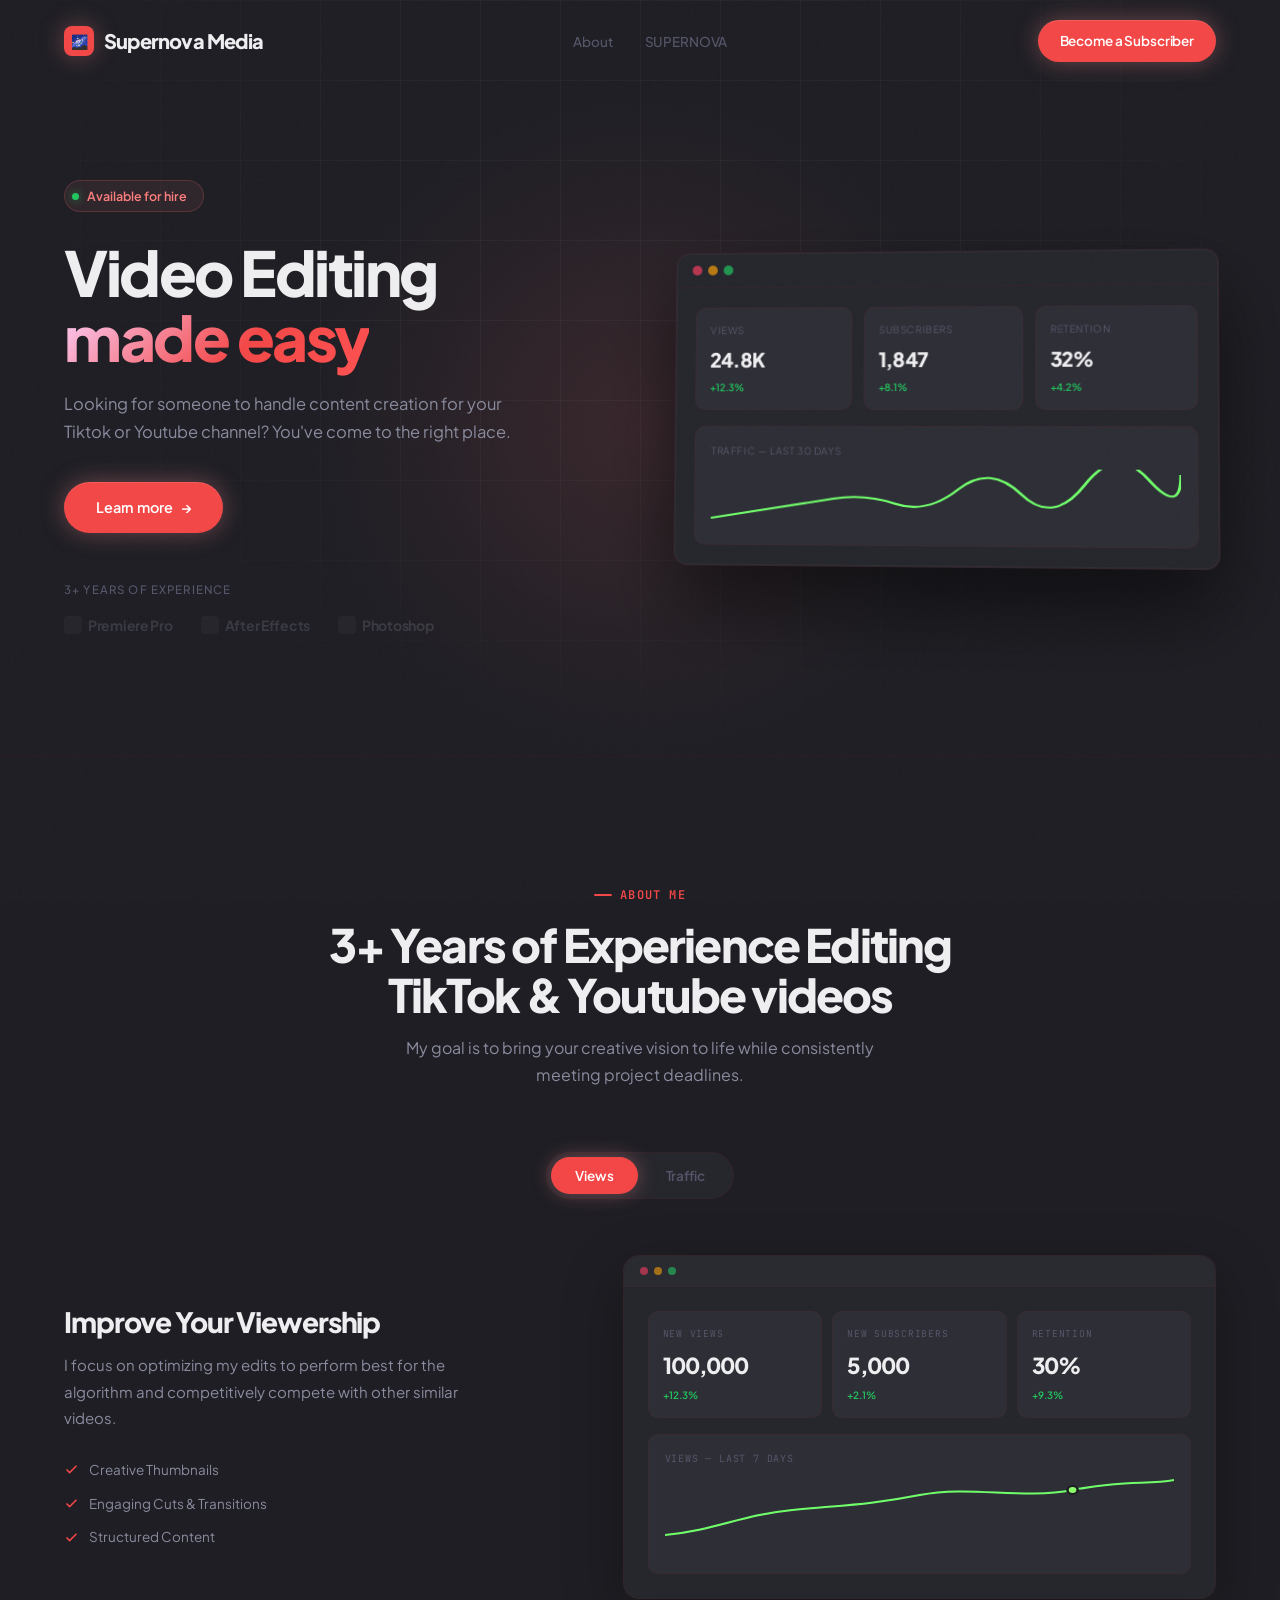
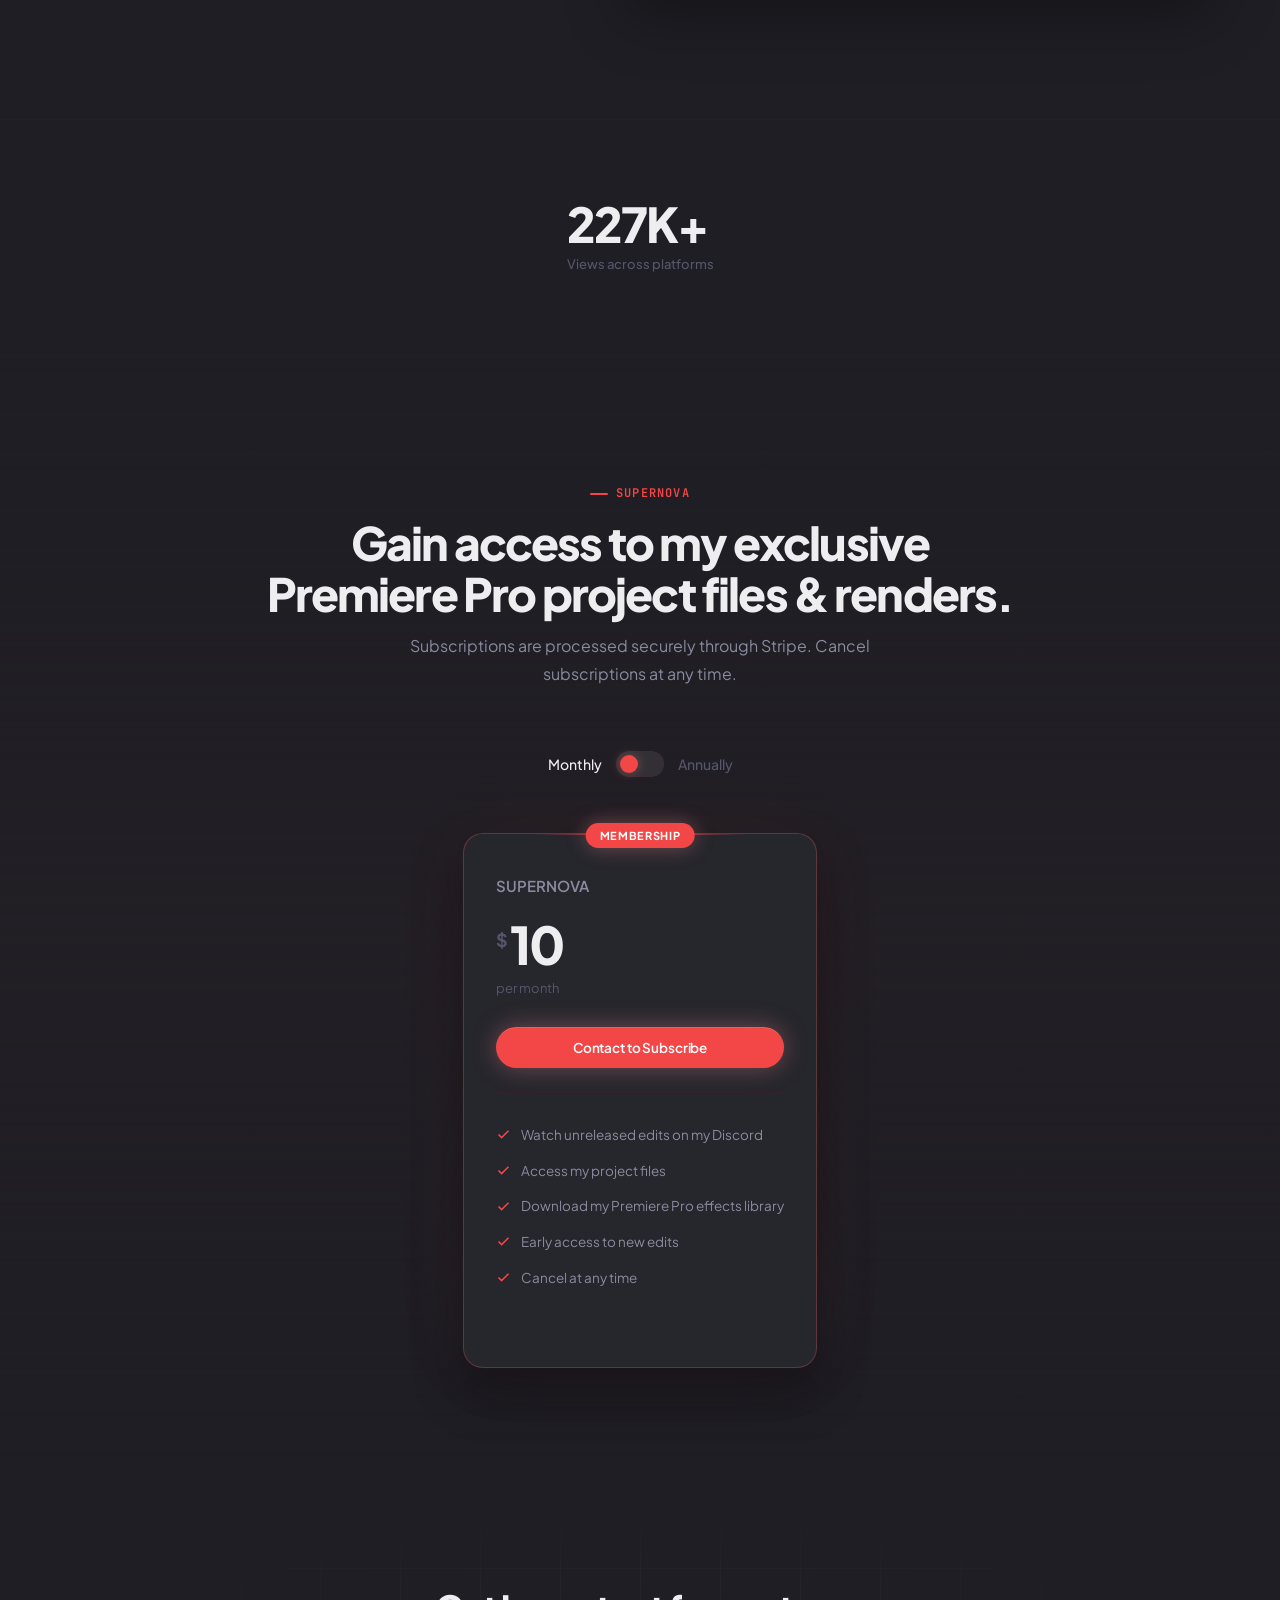
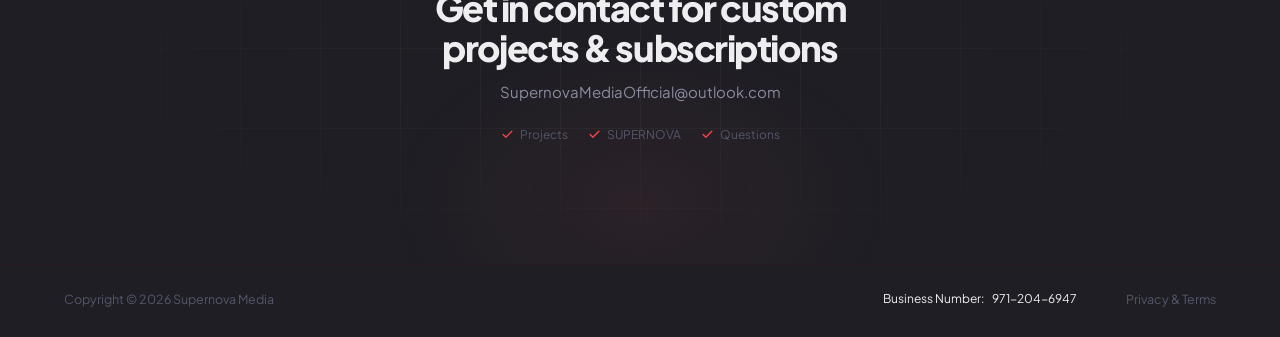
==== commit 4819bb40: "changed nova+ to supernova" ====
--- a/index.html
+++ b/index.html
@@ -27,7 +27,7 @@
             </a>
             <ul class="nav-links" id="navLinks">
                 <li><a href="#features">About</a></li>
-                <li><a href="#pricing">NOVA+</a></li>
+                <li><a href="#pricing">SUPERNOVA</a></li>
                 <!-- <li><a href="#" onclick="return false;">Docs</a></li> -->
                 <!-- <li><a href="templates.html">Privacy</a></li>-->
                 <li class="nav-mobile-actions">
@@ -424,7 +424,7 @@
     <section class="section pricing-section" id="pricing">
         <div class="container">
             <div class="section-header fade-up">
-                <p class="section-label">NOVA+</p>
+                <p class="section-label">SUPERNOVA</p>
                 <h2 class="section-title">Gain access to my exclusive <br> Premiere Pro project files & renders.</h2>
                 <p class="section-desc">Subscriptions are processed securely through Stripe. Cancel subscriptions at any time.</p>
             </div>
@@ -457,7 +457,7 @@
                 <!-- Pro: $25 / $17.50 -->
                 <div class="pricing-card featured fade-up">
                     <span class="pricing-popular">Membership</span>
-                    <div class="pricing-plan-name">NOVA+</div>
+                    <div class="pricing-plan-name">SUPERNOVA</div>
                     <div class="pricing-amount">
                         <span class="pricing-currency">$</span>
                         <span class="pricing-value" data-monthly="10" data-annual="10">10</span>
@@ -513,7 +513,7 @@
                     </span>
                     <span>
                         <svg width="13" height="13" viewBox="0 0 24 24" fill="none" stroke="currentColor" stroke-width="2.5" stroke-linecap="round" stroke-linejoin="round"><polyline points="20 6 9 17 4 12"/></svg>
-                        NOVA+
+                        SUPERNOVA
                     </span>
                     <span>
                         <svg width="13" height="13" viewBox="0 0 24 24" fill="none" stroke="currentColor" stroke-width="2.5" stroke-linecap="round" stroke-linejoin="round"><polyline points="20 6 9 17 4 12"/></svg>
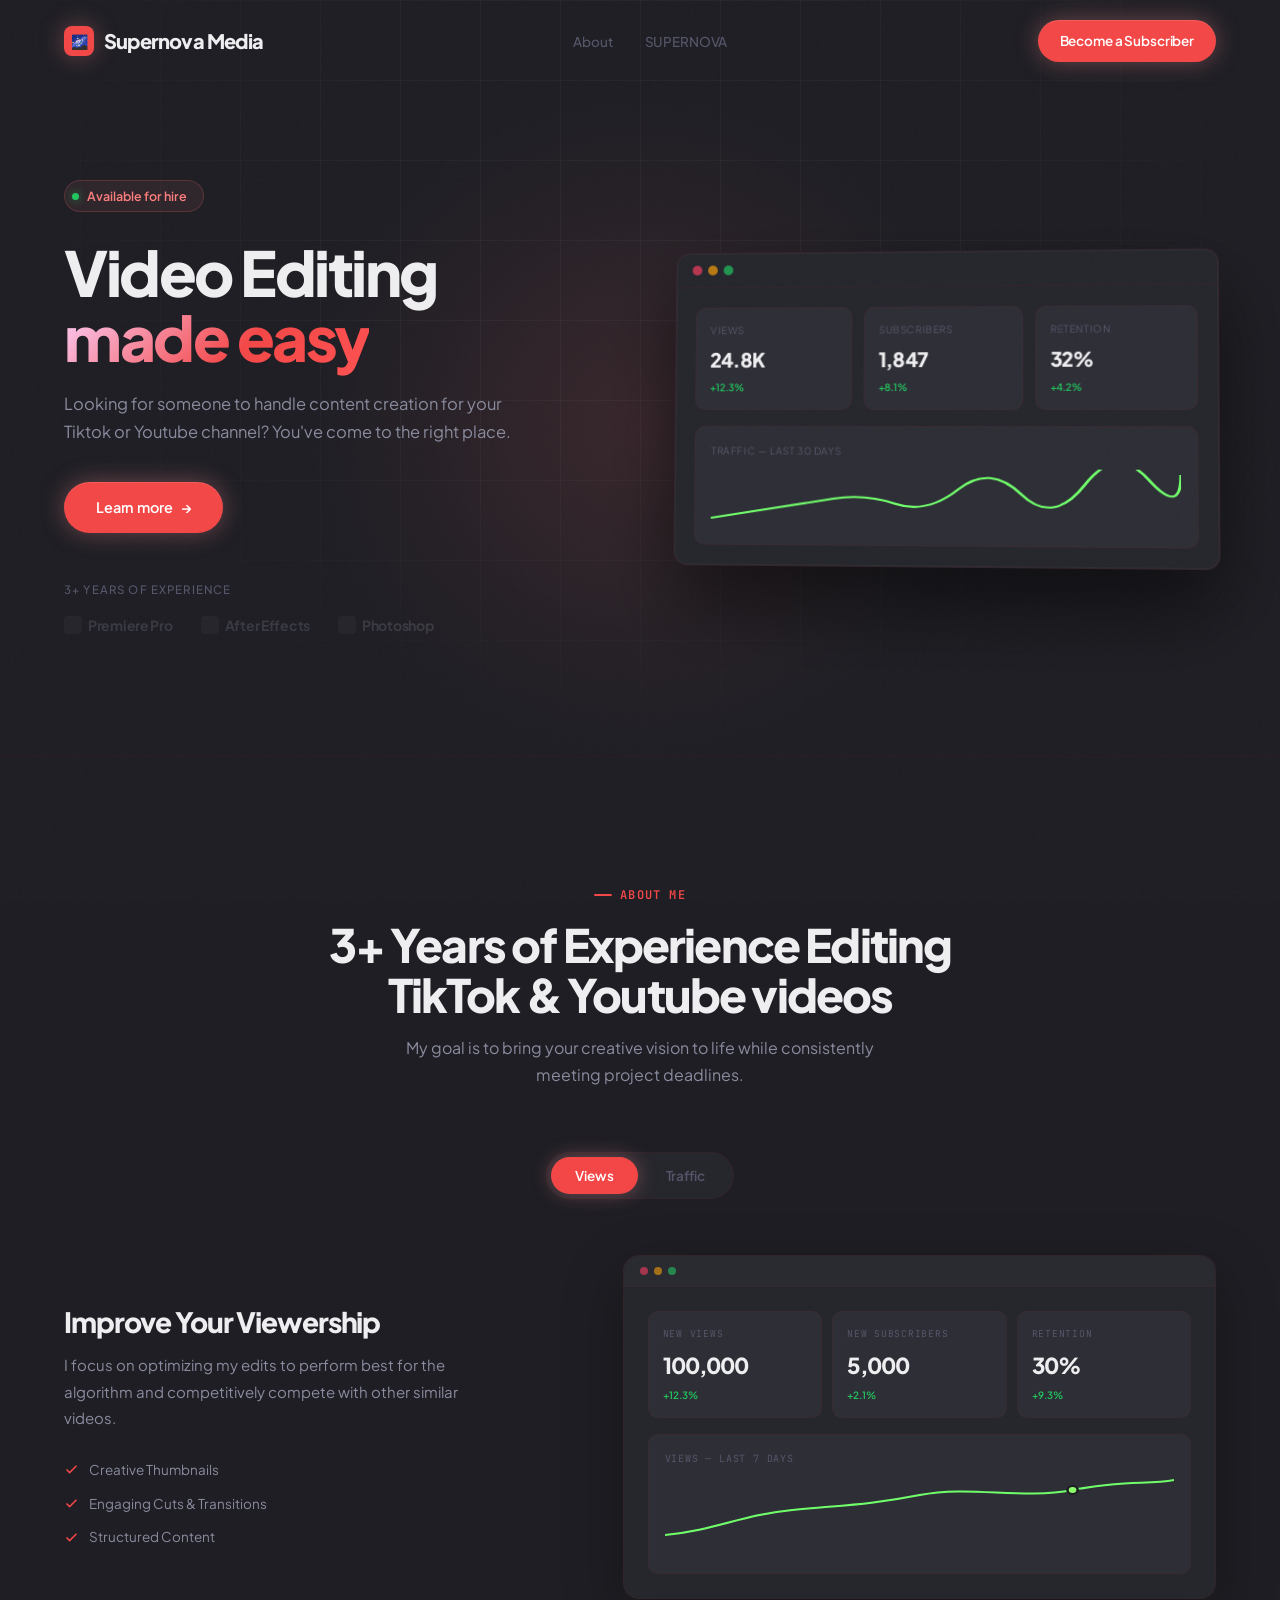
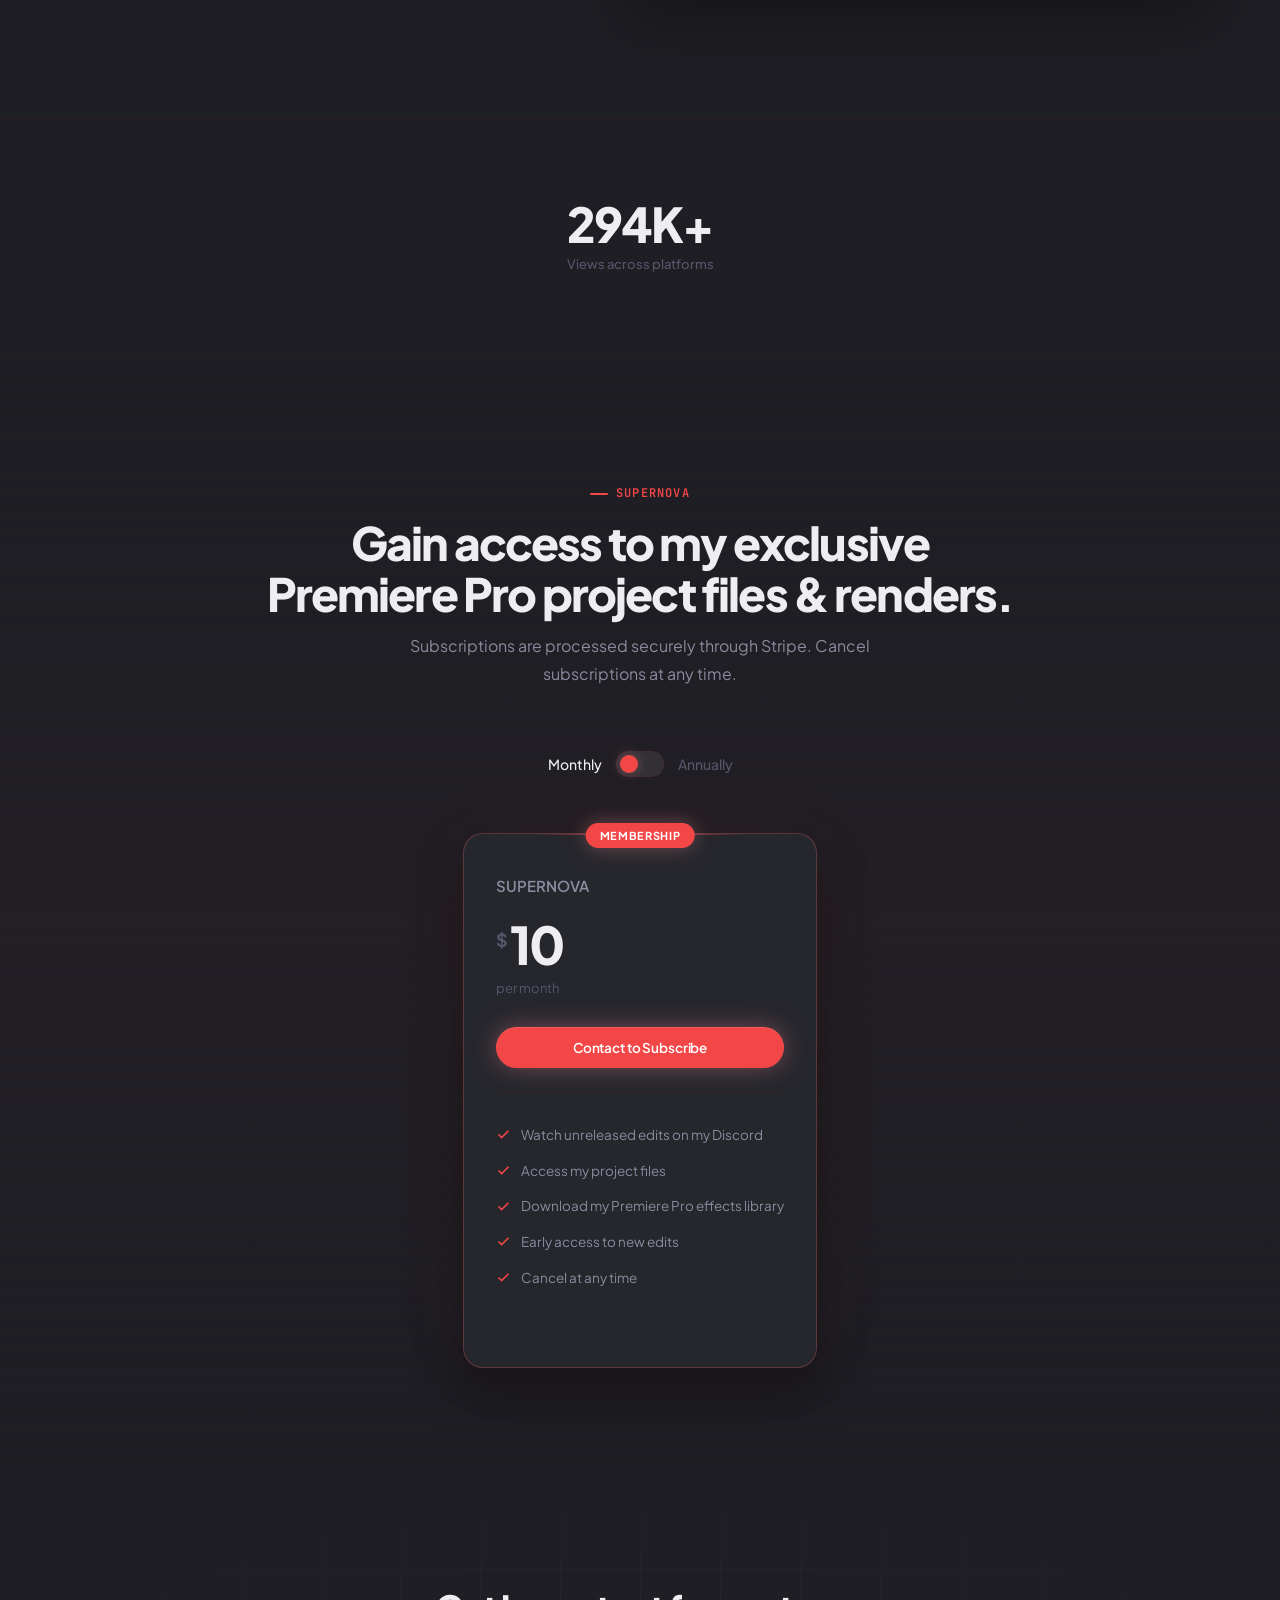
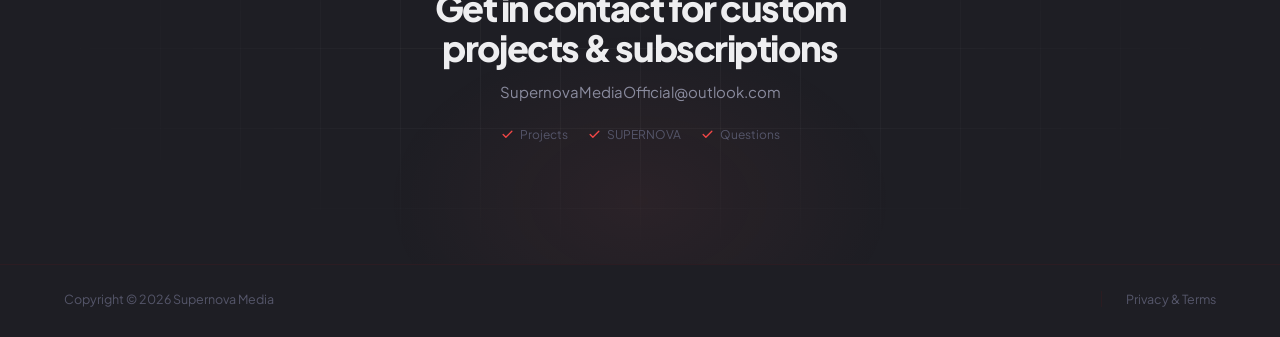
==== commit c8ad3bad: "Update index.html" ====
--- a/index.html
+++ b/index.html
@@ -541,8 +541,7 @@
             <div class="footer-row-bottom">
                 <p class="footer-copy">Copyright &copy; 2026 Supernova Media</p>
                 <div class="footer-right">
-                    <p>Business Number: &nbsp;&nbsp;&nbsp;971-204-6947</p>
-                    <!-- <div class="footer-socials">
+                        <!-- <div class="footer-socials">
                         <a href="#" aria-label="X" onclick="return false;">
                             <svg width="14" height="14" viewBox="0 0 24 24" fill="currentColor"><path d="M18.244 2.25h3.308l-7.227 8.26 8.502 11.24H16.17l-5.214-6.817L4.99 21.75H1.68l7.73-8.835L1.254 2.25H8.08l4.713 6.231zm-1.161 17.52h1.833L7.084 4.126H5.117z"/></svg>
                         </a>
